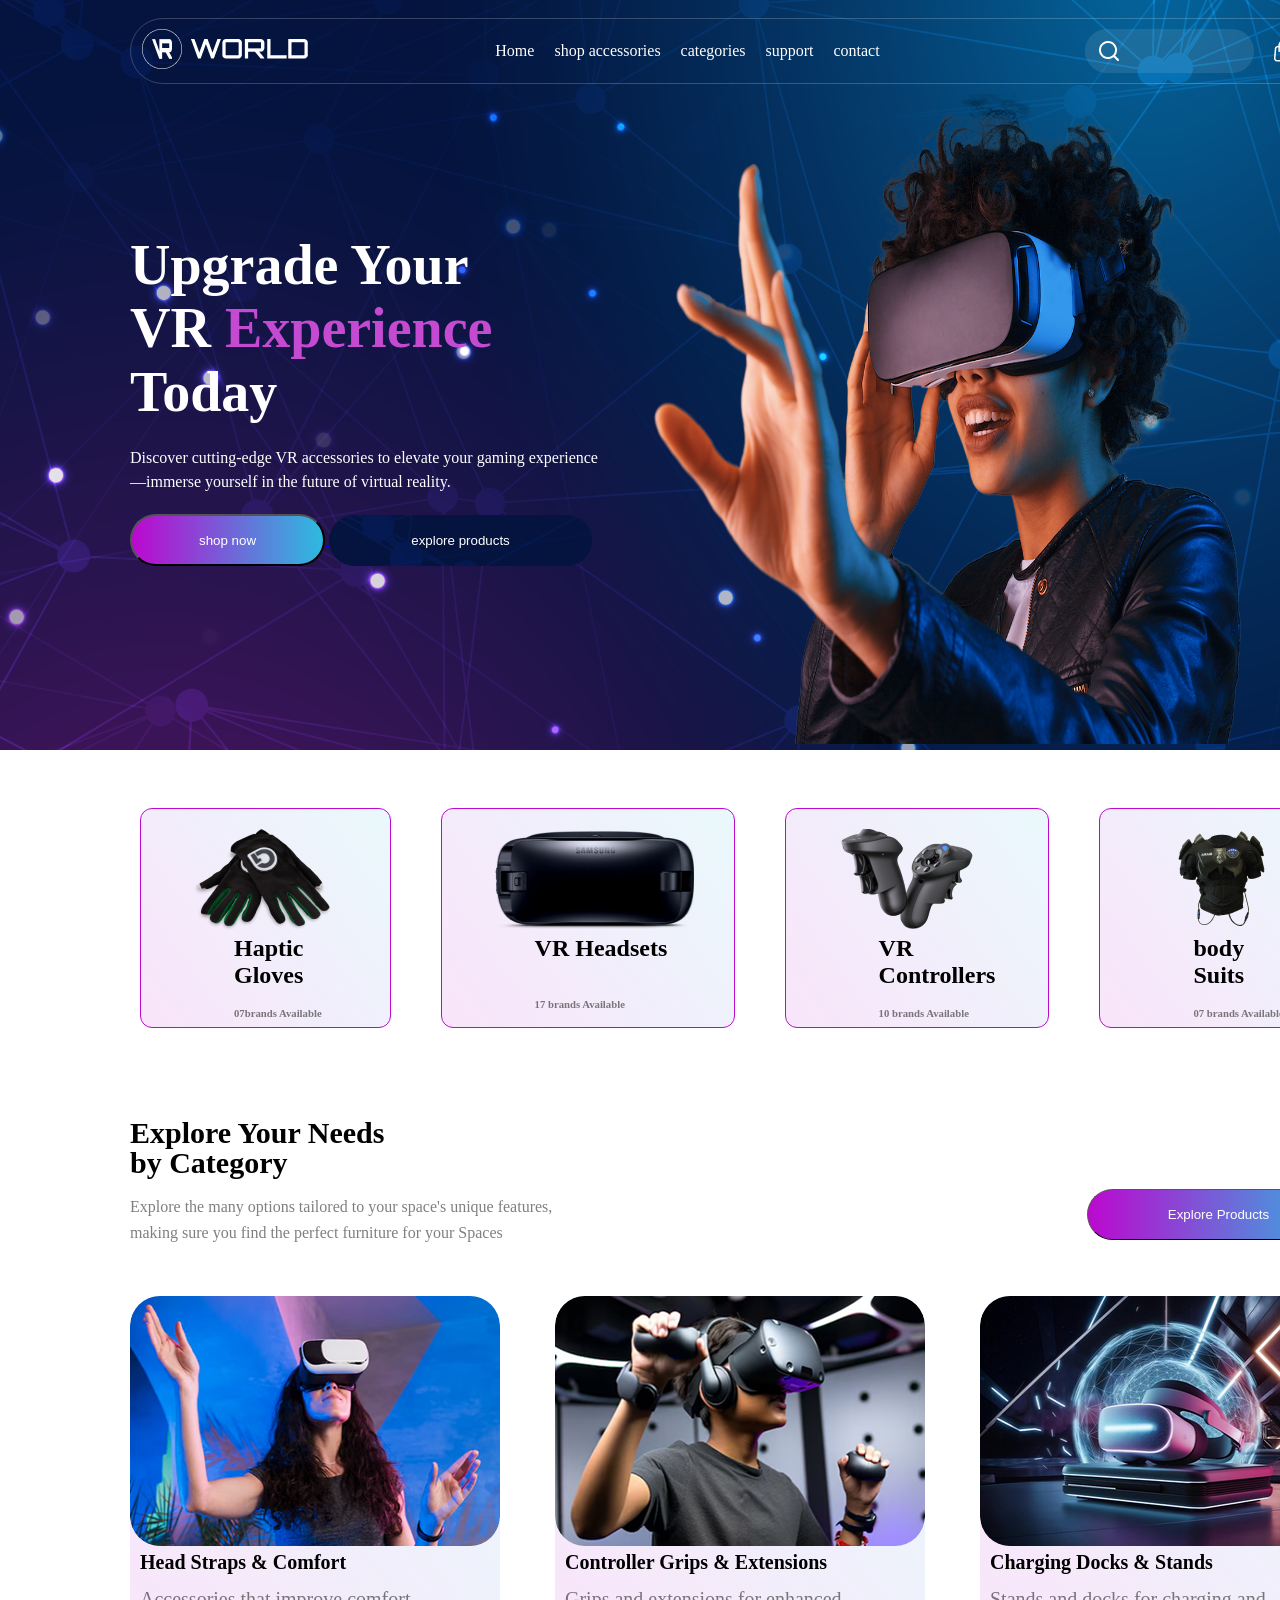
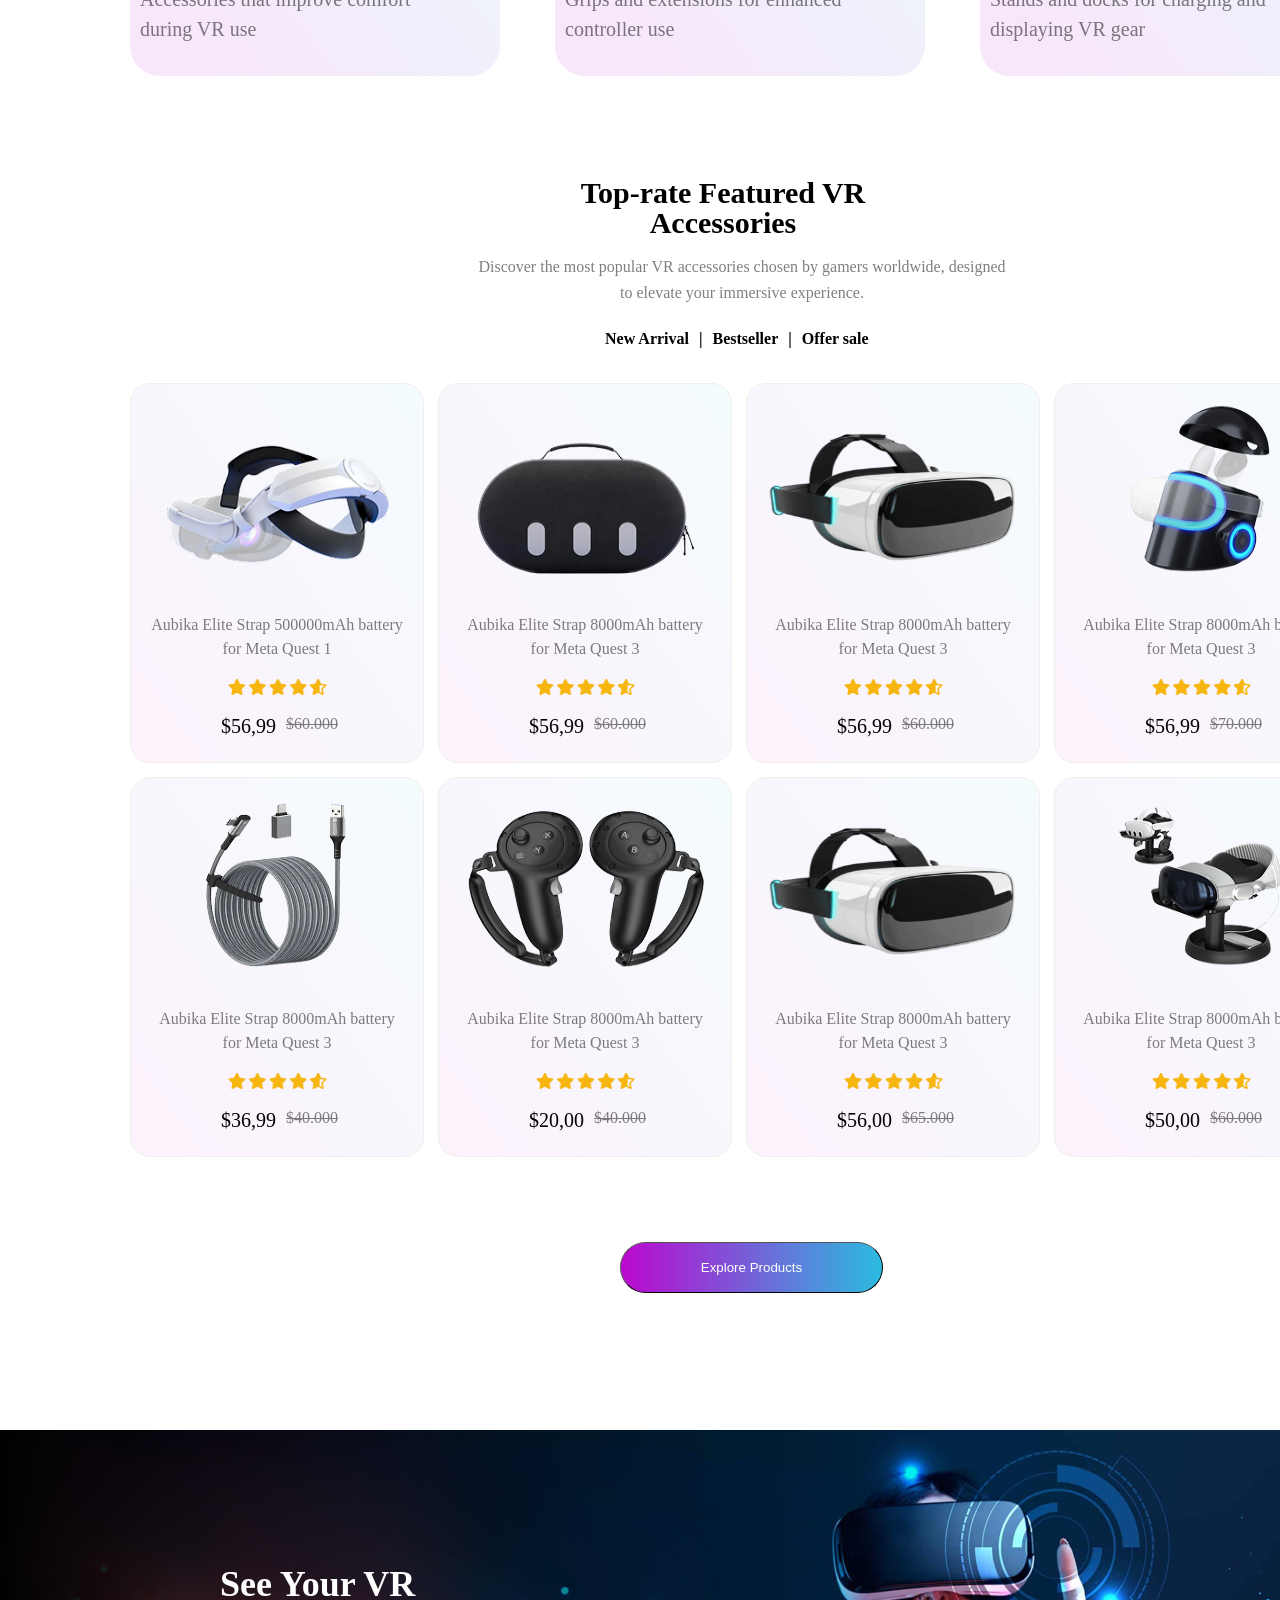
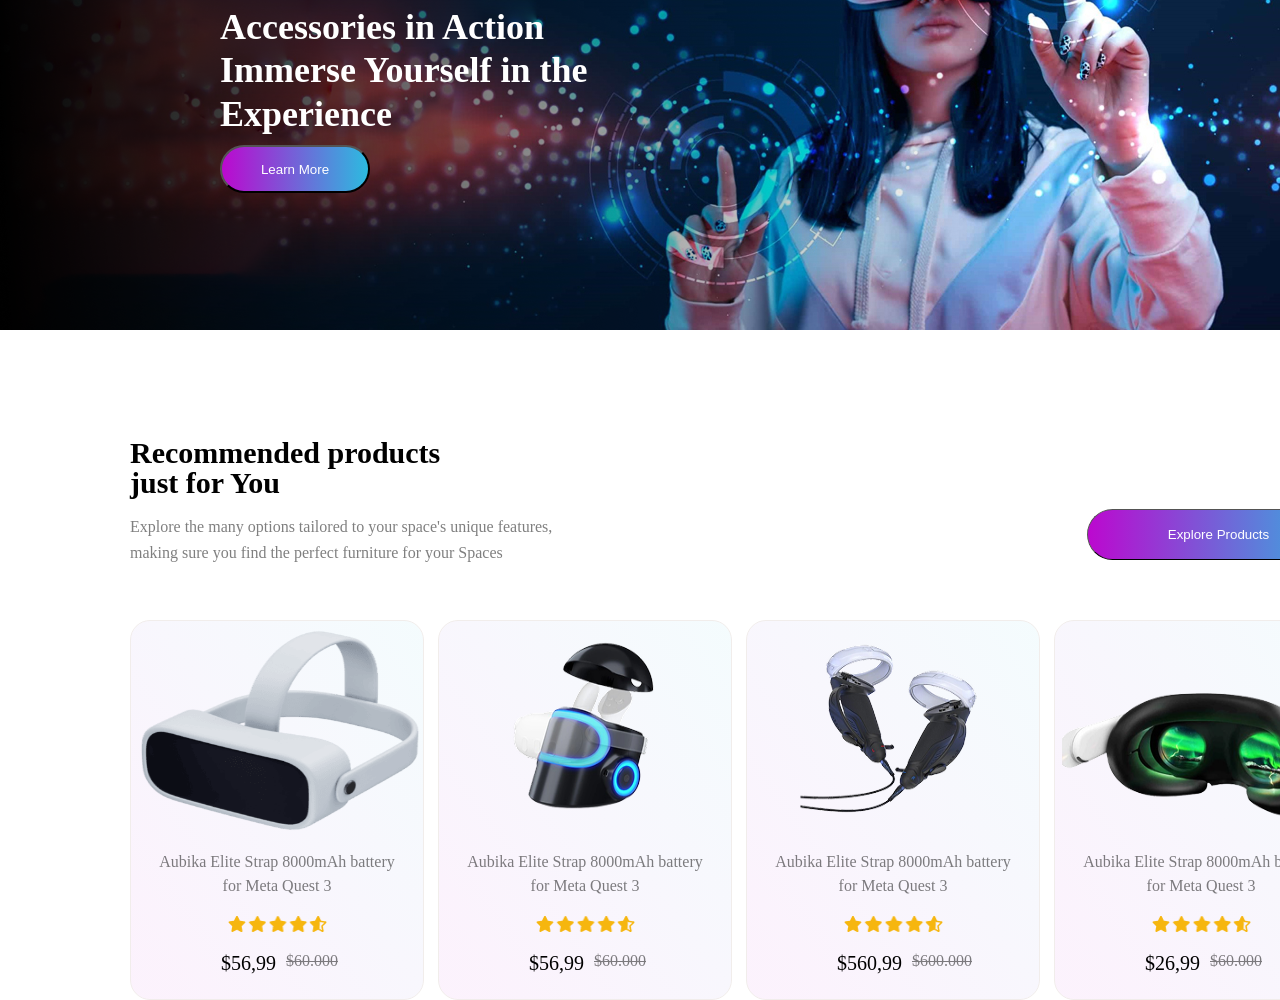
==== index.html @ 5ed24786 "vr-world" ====
<!doctype html>
<html lang="en">
  <head>
    <meta charset="UTF-8" />
    <meta name="viewport" content="width=device-width, initial-scale=1.0" />
    <title>Document</title>
  </head>
  <link rel="stylesheet" href="style.css" />
  <body>
    <header class="header">
      <section class="container">
        <nav class="nav">
          <div>
            <img src="./images/Frame 3.png" alt="frame-3png" class="frame3" />
          </div>
          <ul class="ul">
            <li class="li"><a href="#" class="lie"> Home</a></li>
            <li class="li"><a href="#" class="lie"> shop accessories</a></li>
            <li class="li"><a href="#" class="lie">categories</a></li>
            <li class="li"><a href="#" class="lie">support</a></li>
            <li class="li"><a href="#" class="lie">contact</a></li>
          </ul>
          <div class="c-cont">
            <img src="./images/search.png" alt="search" class="img" />
            <img src="./images/Vector.png" alt="suit" class="img" />
            <img src="./images/uil_user.png" alt="logo" class="img" />
          </div>
        </nav>
        <div class="t-wrapper">
          <div class="co">
            <p class="t-p">
              Upgrade Your <br />
              VR <span class="exp">Experience</span> <br />
              Today
            </p>
            <p class="n-p">
              Discover cutting-edge VR accessories to elevate your gaming
              experience <br />
              —immerse yourself in the future of virtual reality.
            </p>
            <a href="form.html"> <button class="t-btn">shop now</button> </a>
            <a href="products.html">
              <button class="btn">explore products</button>
            </a>
          </div>
          <div>
            <img
              src="./images/0aeb04196c63c648c5fd06ef1c2872ebcc37ad71.png"
              alt="img"
              class="img1"
            />
          </div>
        </div>
      </section>
    </header>
    <!-- neeeeeeeeeeeeeeeeeeeeeeeeeeext seeeeeeectioooooooooooon!!!!!!!!!!!!!! -->
    <main>
      <section class="container carts">
        <section class="cart-wrapper">
          <div class="cart">
            <img src="./images/image.png" alt="png" class="c-img" />
            <div class="ps">
              <h2 class="Haptic">Haptic Gloves</h2>
              <br />
              <h6 class="brands">07brands Available</h6>
            </div>
          </div>
          <div class="cart1">
            <img src="./images/image (1).png" alt="png" class="c-img1" />
            <div class="ps">
              <h2>VR Headsets</h2>
              <br /><br />
              <h6 class="brands">17 brands Available</h6>
            </div>
          </div>
          <div class="cart2">
            <img src="./images/image (2).png" alt="png" class="c-img" />
            <div class="ps">
              <h2>VR Controllers</h2>
              <br />
              <h6 class="brands">10 brands Available</h6>
            </div>
          </div>
          <div class="cart3">
            <img src="./images/image (3).png" alt="png" class="c-img3" />
            <div class="ps">
              <h2 class="Full-body-suits">body Suits</h2>
              <br />
              <h6 class="brands">07 brands Available</h6>
            </div>
          </div>
        </section>
      </section>
    </main>
    <section class="container nth">
      <div class="smth">
        <div>
          <h1 class="h2">
            Explore Your Needs <br />
            by Category
          </h1>
          <p class="e-p">
            Explore the many options tailored to your space's unique features,
            <br />
            making sure you find the perfect furniture for your Spaces
          </p>
        </div>
        <a href="products.html"
          ><button class="e-btn">Explore Products</button></a
        >
      </div>
      <div class="features-container">
        <div class="features-itself">
          <div>
            <img src="./images/image (4).png" alt="img" class="feat-img" />
          </div>
          <h2 class="feat-h2">Head Straps & Comfort</h2>
          <p class="feat-p">
            Accessories that improve comfort <br />
            during VR use
          </p>
        </div>
        <div class="features-itself">
          <div>
            <img src="./images/image (5).png" alt="img" class="feat-img" />
          </div>
          <h2 class="feat-h2">Controller Grips & Extensions</h2>
          <p class="feat-p">
            Grips and extensions for enhanced <br />
            controller use
          </p>
        </div>
        <div class="features-itself">
          <div>
            <img src="./images/image (6).png" alt="img" class="feat-img" />
          </div>
          <h2 class="feat-h2">Charging Docks & Stands</h2>
          <p class="feat-p">
            Stands and docks for charging and <br />
            displaying VR gear
          </p>
        </div>
      </div>
    </section>
    <section class="container vr-world">
      <div class="vr-wrapp">
        <div class="top-rate">
          <h1 class="rate">
            Top-rate Featured VR <br />
            Accessories
          </h1>
          <p class="gamers">
            Discover the most popular VR accessories chosen by gamers worldwide,
            designed <br />
            to elevate your immersive experience.
          </p>
        </div>
      </div>
      <div class="arrival">
        <ul class="a-ul">
          <li class="lists">New Arrival</li>
          <li class="lists">|</li>
          <li class="lists">Bestseller</li>
          <li class="lists">|</li>
          <li class="list">Offer sale</li>
        </ul>
      </div>
      <br /><br />
      <div class="arrival-wrapper">
        <div class="two-cart">
          <div>
            <img src="/images/image (8).png" alt="img" class="framezero" />
          </div>
          <div>
            <p class="aubika">
              Aubika Elite Strap 500000mAh battery <br />
              for Meta Quest 1
            </p>
          </div>
          <br />
          <div><img src="/images/Review.png" alt="png" class="review" /></div>
          <div class="dollar">
            <div class="c">$56,99</div>
            <div class="cost">$60.000</div>
          </div>
        </div>
        <div class="two-cart">
          <div>
            <img src="/images/image (9).png" alt="img" class="framezero" />
          </div>
          <div>
            <p class="aubika">
              Aubika Elite Strap 8000mAh battery <br />
              for Meta Quest 3
            </p>
          </div>
          <br />
          <div><img src="/images/Review.png" alt="png" class="review" /></div>
          <div class="dollar">
            <div class="c">$56,99</div>
            <div class="cost">$60.000</div>
          </div>
        </div>
        <div class="two-cart">
          <div>
            <img src="/images/image (21).jpg" alt="img" class="framezero" />
          </div>
          <div>
            <p class="aubika">
              Aubika Elite Strap 8000mAh battery <br />
              for Meta Quest 3
            </p>
          </div>
          <br />
          <div><img src="/images/Review.png" alt="png" class="review" /></div>
          <div class="dollar">
            <div class="c">$56,99</div>
            <div class="cost">$60.000</div>
          </div>
        </div>
        <div class="two-cart">
          <div>
            <img src="/images/image (11).png" alt="img" class="framezero" />
          </div>
          <div>
            <p class="aubika">
              Aubika Elite Strap 8000mAh battery <br />
              for Meta Quest 3
            </p>
          </div>
          <br />
          <div><img src="/images/Review.png" alt="png" class="review" /></div>
          <div class="dollar">
            <div class="c">$56,99</div>
            <div class="cost">$70.000</div>
          </div>
        </div>
        <div class="two-cart">
          <div>
            <img src="/images/image (12).png" alt="img" class="framezero" />
          </div>
          <div>
            <p class="aubika">
              Aubika Elite Strap 8000mAh battery <br />
              for Meta Quest 3
            </p>
          </div>
          <br />
          <div><img src="/images/Review.png" alt="png" class="review" /></div>
          <div class="dollar">
            <div class="c">$36,99</div>
            <div class="cost">$40.000</div>
          </div>
        </div>
        <div class="two-cart">
          <div>
            <img src="/images/image (13).png" alt="img" class="framezero" />
          </div>
          <div>
            <p class="aubika">
              Aubika Elite Strap 8000mAh battery <br />
              for Meta Quest 3
            </p>
          </div>
          <br />
          <div><img src="/images/Review.png" alt="png" class="review" /></div>
          <div class="dollar">
            <div class="c">$20,00</div>
            <div class="cost">$40.000</div>
          </div>
        </div>
        <div class="two-cart">
          <div>
            <img src="/images/image (21).jpg" alt="img" class="framezero" />
          </div>
          <div>
            <p class="aubika">
              Aubika Elite Strap 8000mAh battery <br />
              for Meta Quest 3
            </p>
          </div>
          <br />
          <div><img src="/images/Review.png" alt="png" class="review" /></div>
          <div class="dollar">
            <div class="c">$56,00</div>
            <div class="cost">$65.000</div>
          </div>
        </div>
        <div class="two-cart">
          <div>
            <img src="/images/image (15).png" alt="img" class="framezero" />
          </div>
          <div>
            <p class="aubika">
              Aubika Elite Strap 8000mAh battery <br />
              for Meta Quest 3
            </p>
          </div>
          <br />
          <div><img src="/images/Review.png" alt="png" class="review" /></div>
          <div class="dollar">
            <div class="c">$50,00</div>
            <div class="cost">$60.000</div>
          </div>
        </div>
        <div class="btn-wr">
          <a href="products.html"
            ><button class="e-btn">Explore Products</button></a
          >
        </div>
      </div>
    </section>
    <section class="action container">
      <div class="Immerse">
        <h1 class="immerse-h1">
          See Your VR <br />
          Accessories in Action <br />
          Immerse Yourself in the <br />
          Experience
        </h1>
        <a href="more.html"><button class="More">Learn More</button></a>
      </div>
    </section>
    <section class="container section">
      <div class="smth">
        <div>
          <h1 class="h2">
            Recommended products <br />
            just for You
          </h1>
          <p class="e-p">
            Explore the many options tailored to your space's unique features,
            <br />
            making sure you find the perfect furniture for your Spaces
          </p>
        </div>
        <div>
          <a href="products.html"
            ><button class="e-btn">Explore Products</button></a
          >
        </div>
      </div>
      <br />
      <br />
      <br />
      <div class="arrival-wrapper">
        <div class="two-cart">
          <div>
            <img src="/images/image (14).jpg" alt="img" class="framezero" />
          </div>
          <div>
            <p class="aubika">
              Aubika Elite Strap 8000mAh battery <br />
              for Meta Quest 3
            </p>
          </div>
          <br />
          <div><img src="/images/Review.png" alt="png" class="review" /></div>
          <div class="dollar">
            <div class="c">$56,99</div>
            <div class="cost">$60.000</div>
          </div>
        </div>
        <div class="two-cart">
          <div>
            <img src="/images/image (11).png" alt="img" class="framezero" />
          </div>
          <div>
            <p class="aubika">
              Aubika Elite Strap 8000mAh battery <br />
              for Meta Quest 3
            </p>
          </div>
          <br />
          <div><img src="/images/Review.png" alt="png" class="review" /></div>
          <div class="dollar">
            <div class="c">$56,99</div>
            <div class="cost">$60.000</div>
          </div>
        </div>
        <div class="two-cart">
          <div>
            <img src="/images/image (19).png" alt="img" class="framezero" />
          </div>
          <div>
            <p class="aubika">
              Aubika Elite Strap 8000mAh battery <br />
              for Meta Quest 3
            </p>
          </div>
          <br />
          <div><img src="/images/Review.png" alt="png" class="review" /></div>
          <div class="dollar">
            <div class="c">$560,99</div>
            <div class="cost">$600.000</div>
          </div>
        </div>
        <div class="two-cart">
          <div>
            <img src="/images/image (20).png" alt="img" class="framezero" />
          </div>
          <div>
            <p class="aubika">
              Aubika Elite Strap 8000mAh battery <br />
              for Meta Quest 3
            </p>
          </div>
          <br />
          <div><img src="/images/Review.png" alt="png" class="review" /></div>
          <div class="dollar">
            <div class="c">$26,99</div>
            <div class="cost">$60.000</div>
          </div>
        </div>
      </div>
    </section>
    <section></section>
  </body>
</html>
---- style.css ----
* {
  padding: 0;
  margin: 0;
  box-sizing: border-box;
}
.header {
  width: 100%;
  height: 750px;
  background-image: url(./images/4a24e4f59a7e542957a8b22d4bf556b48e08207b.png);
}
.container {
  width: 1260px;
  height: 60px;
  top: 24px;
  left: 96px;
  padding-top: 8px;
  padding-right: 20px;
  padding-bottom: 8px;
  padding-left: 20px;
  margin: 0 auto;
  margin-left: 110px;
}
.nav {
  margin: 10px auto;
  display: flex;
  padding: 10px 11px;
  border: 1px #ffffff33 solid;
  border-radius: 100px;
  justify-content: space-between;
  align-items: center;
  backdrop-filter: blur(20%);
}
.ul {
  display: flex;
  gap: 20px;
}
.c-cont {
  display: flex;
  align-items: center;
}
.img {
  margin-left: 20px;
}
.lie {
  text-decoration: none;
  color: #ffffff;
}
.li {
  list-style: none;
  font-family: Open;
  text-decoration: unset;
  font-size: 16px;
  transition: all 0.5s linear;
}
.lie:hover {
  color: red;
  transform: scale(1.3);
}
.t-p {
  color: #ffffff;
  font-weight: 900;
  font-style: Black;
  font-size: 56px;
  line-height: 113.99999999999999%;
  letter-spacing: 0%;
  font-family: Orbitron;
  font-weight: 900;
  font-style: Black;
  font-size: 56px;
  line-height: 113.99999999999999%;
  letter-spacing: 0%;
  width: 479px;
  height: 192px;
  flex-wrap: wrap;
  flex-direction: column;
}
.n-p {
  color: #ffffff;
  font-weight: 500;
  font-style: Medium;
  font-size: 16px;
  line-height: 150%;
  letter-spacing: 0%;
  width: 508px;
  height: 48px;
  margin-block: 20px;
}
.co {
  margin-top: 140px;
  flex-direction: column;
}
.t-wrapper {
  display: flex;
}
.img1 {
  width: 774px;
  height: 650px;
  top: 139px;
  left: 570px;
}
.exp {
  color: #c44ad1;
}
.t-btn {
  background: linear-gradient(90deg, #bc08cf 0%, #2cbbe0 100%);
  width: 195px;
  height: 52px;
  gap: 10px;
  border-radius: 50px;
  padding-top: 16px;
  padding-right: 32px;
  padding-bottom: 16px;
  padding-left: 32px;
  color: #ffffff;
}
.btn {
  width: 263px;
  height: 51px;
  border-radius: 50px;
  padding-top: 16px;
  padding-right: 32px;
  padding-bottom: 16px;
  padding-left: 32px;
  border: rgba(255, 255, 255, 0.4);
  background-image: url(./images/4a24e4f59a7e542957a8b22d4bf556b48e08207b.png);
  background-position: end;
  color: #ffffff;
}
/* neeeeeeeeeeeeeeeeeeeeeeeext sectioooooooooooooooooooon!!!!!!!!!!!!!!!!!!!!! */

.cart-wrapper {
  display: flex;
  margin: 50px auto;
  gap: 50px;
}
.cart {
  width: 294px;
  height: 220px;
  gap: 10px;
  border-radius: 12px;
  padding-top: 20px;
  padding-right: 53px;
  padding-bottom: 20px;
  padding-left: 53px;
  border: 1px #bc08cf solid;
  margin-left: 10px;
  transition: all 1s linear;
  background: linear-gradient(
    54.17deg,
    rgba(188, 8, 207, 0.1) 8.96%,
    rgba(44, 187, 224, 0.1) 97.54%
  );
}
.cart1 {
  width: 294px;
  height: 220px;
  gap: 10px;
  border-radius: 12px;
  padding-top: 20px;
  padding-right: 53px;
  padding-bottom: 20px;
  padding-left: 53px;
  border: 1px #bc08cf solid;
  transition: all 1s linear;
  background: linear-gradient(
    54.17deg,
    rgba(188, 8, 207, 0.1) 8.96%,
    rgba(44, 187, 224, 0.1) 97.54%
  );
}
.cart2 {
  width: 294px;
  height: 220px;
  gap: 10px;
  border-radius: 12px;
  padding-top: 20px;
  padding-right: 53px;
  padding-bottom: 20px;
  padding-left: 53px;
  border: 1px #bc08cf solid;
  transition: all 1s linear;
  background: linear-gradient(
    54.17deg,
    rgba(188, 8, 207, 0.1) 8.96%,
    rgba(44, 187, 224, 0.1) 97.54%
  );
}
.cart3 {
  width: 294px;
  height: 220px;
  gap: 10px;
  border-radius: 12px;
  padding-top: 20px;
  padding-right: 53px;
  padding-bottom: 20px;
  padding-left: 53px;
  border: 1px #bc08cf solid;
  transition: all 1s linear;
  background: linear-gradient(
    54.17deg,
    rgba(188, 8, 207, 0.1) 8.96%,
    rgba(44, 187, 224, 0.1) 97.54%
  );
}
.full-body-suits {
  font-weight: 900;
}
.cart:hover {
  transform: scaleX(1.1);
  background: linear-gradient(90deg, #bc08cf 0%, #2cbbe0 100%);
  color: #ffffff;
  transition: all 0.5s linear;
}
.cart1:hover {
  transform: scaleX(1.1);
  background: linear-gradient(90deg, #bc08cf 0%, #2cbbe0 100%);
  color: #ffffff;
  transition: all 0.5s linear;
}
.cart2:hover {
  transform: scaleX(1.1);
  background: linear-gradient(90deg, #bc08cf 0%, #2cbbe0 100%);
  color: #ffffff;
  transition: all 0.5s linear;
}
.cart3:hover {
  transform: scaleX(1.1);
  background: linear-gradient(90deg, #bc08cf 0%, #2cbbe0 100%);
  color: #ffffff;
  transition: all 0.5s linear;
}
.c-img {
  width: 137px;
  height: 102px;
  mix-blend-mode: Multiply;
}
.c-img1 {
  width: 199px;
  height: 102px;
  mix-blend-mode: Multiply;
}
.c-c {
  margin-left: 20px;
}
.ps {
  margin-left: 40px;
  flex-direction: row;
}
.brands {
  opacity: 0.5;
}
/* neeeeeeeeeeeeeeeeeeeeeext seeeeeeeeeeeeeeeeectiiiiiiiiiiiiiiiiooooooooooooon!!!!! */

.nth {
  margin-top: 300px;
}
.h2 {
  width: 404px;
  height: 76px;
  font-weight: 900;
  font-size: 30px;
  line-height: 100%;
  letter-spacing: -2%;
  flex-direction: column;
}
.smth {
  display: flex;
  justify-content: space-between;
}
.e-p {
  flex-direction: column;
  font-family: Open Sans;
  font-weight: 400;
  font-style: Regular;
  font-size: 16px;
  line-height: 160%;
  letter-spacing: 0%;
  height: 52px;
  opacity: 0.5;
}
.e-btn {
  margin-top: 71px;
  background: linear-gradient(90deg, #bc08cf 0%, #2cbbe0 100%);
  width: 263px;
  height: 51px;
  gap: 10px;
  border-radius: 50px;
  border-width: 1px;
  padding-top: 16px;
  padding-right: 32px;
  padding-bottom: 16px;
  padding-left: 32px;
  color: #ffffff;
}

/* img section */

.features-container {
  margin-top: 50px;
  display: flex;
  justify-content: space-between;
  gap: 21px;
}
.features-itself {
  width: 370px;
  border-radius: 30px;
  padding-bottom: 32px;
  background: linear-gradient(
    54.17deg,
    rgba(188, 8, 207, 0.1) 8.96%,
    rgba(44, 187, 224, 0.1) 97.54%
  );
  transition: all 1s linear;
}
.features-itself:hover {
  transform: scale(1.1);
  background: linear-gradient(90deg, #bc08cf 0%, #2cbbe0 100%);
}
.feat-p {
  font-family: Open;
  font-weight: 400;
  font-style: Regular;
  font-size: 20px;
  line-height: 150%;
  letter-spacing: 0%;
  width: 352px;
  height: 60px;
  margin-left: 10px;
  margin-top: 10px;
  opacity: 0.5;
}
.feat-h2 {
  font-family: Orbitron;
  font-weight: 700;
  font-style: Bold;
  font-size: 20px;
  line-height: 120%;
  letter-spacing: 0%;
  width: 352px;
  height: 24px;
  margin-left: 10px;
}
.feat-img {
  width: 100%;
  height: 250px;
  border-radius: 30px;
}

/* next seectioooooooooooooooooooooooooon */

.vr-world {
  margin-top: 600px;
}
.vr-wrapp {
  flex-direction: column;
}
.rate {
  width: 486px;
  height: 76px;
  font-family: Orbitron;
  font-weight: 800;
  font-style: Bold;
  font-size: 30px;
  line-height: 100%;
  letter-spacing: -2%;
  margin-left: 350px;
  text-align: center;
}
.gamers {
  width: 614px;
  height: 52px;
  font-family: Open Sans;
  font-weight: 400;
  font-size: 16px;
  line-height: 160%;
  letter-spacing: 0%;
  margin-left: 305px;
  text-align: center;
  opacity: 0.5;
}
.a-ul {
  display: flex;
  margin-left: 475px;
  margin-top: 25px;
  gap: 10px;
  transition: all 0.5 linear;
}
.lists {
  list-style: none;
  font-weight: 600;
  font-style: Medium;
  font-size: 16px;
  line-height: 100%;
  letter-spacing: 0%;
}
.list {
  font-weight: 600;
  font-style: Medium;
  font-size: 16px;
  line-height: 100%;
  letter-spacing: 0%;
  list-style: none;
}
.lists:hover {
  color: #bc08cf;
}
.list:hover {
  color: #bc08cf;
}
/* neeeeeeeeeeeeeeeeeeeeeeeeeext section!!!!!!!!!!!!!!!!!!!!!!! */
.arrival-wrapper {
  display: flex;
  flex-wrap: wrap;
  gap: 14px;
}
.two-cart {
  border: 1px solid #f1edeb;
  width: 294px;
  height: 380px;
  border-radius: 20px;
  border-width: 1px;
  padding-bottom: 20px;
  text-align: center;
  background: linear-gradient(
    54.17deg,
    rgba(188, 8, 207, 0.05) 8.96%,
    rgba(44, 187, 224, 0.05) 97.54%
  );
}
.review {
  width: 99px;
  height: 16px;
  gap: 13px;
}
.framezero {
  width: 294px;
  height: 225px;
}
.dollar {
  display: flex;
  gap: 10px;
  margin-left: 90px;
  margin-top: 15px;
}
.cost {
  text-decoration: line-through;
  opacity: 0.5;
  text-align: center;
  font-weight: 400;
  font-size: 16px;
  line-height: 120%;
  letter-spacing: 0%;
  text-align: center;
}
.aubika {
  font-family: Open;
  font-weight: 400;
  font-size: 16px;
  line-height: 150%;
  letter-spacing: 0%;
  opacity: 0.5;
}
.c {
  font-weight: 400;
  font-size: 20px;
  line-height: 120%;
  letter-spacing: 0%;
  text-align: center;
}
.btn-wr {
  margin-left: 490px;
}
/* neeeeeeeeeeeeeeeeeeeeeeeeeeeeeeeeeeeeeext seeeeeeeeeeeeeeeeeeeeectiooooooooooooooooooon!!!! */
.action {
  margin-top: 1200px;
  background-image: url(/images/image\ \(16\).png);
  width: 100%;
  height: 500px;
  margin-left: 0;
  background-repeat: no-repeat;
  background-size: cover;
}
.immerse-h1 {
  font-weight: 900;
  font-size: 36px;
  line-height: 120%;
  letter-spacing: 0%;
  width: 485px;
  height: 172px;
  color: #ffffff;
  /* margin: 100px 100px; */
}
.More {
  width: 150px;
  height: 48px;
  border-radius: 100px;
  padding-top: 12px;
  padding-right: 15px;
  padding-bottom: 12px;
  padding-left: 15px;
  color: #ffffff;
  background: linear-gradient(90deg, #bc08cf 0%, #2cbbe0 100%);
  margin-top: 10px;
}
.Immerse {
  margin: 125px 200px;
}
/* neeeeeeeeeeeeeeeeeeeeeeeeeeeeeeeeeeeeeeeeext seeeeeeeeeeeeeeeeeeeectioooooooooooooooon!!!!!! */
.section {
  margin-top: 100px;
}
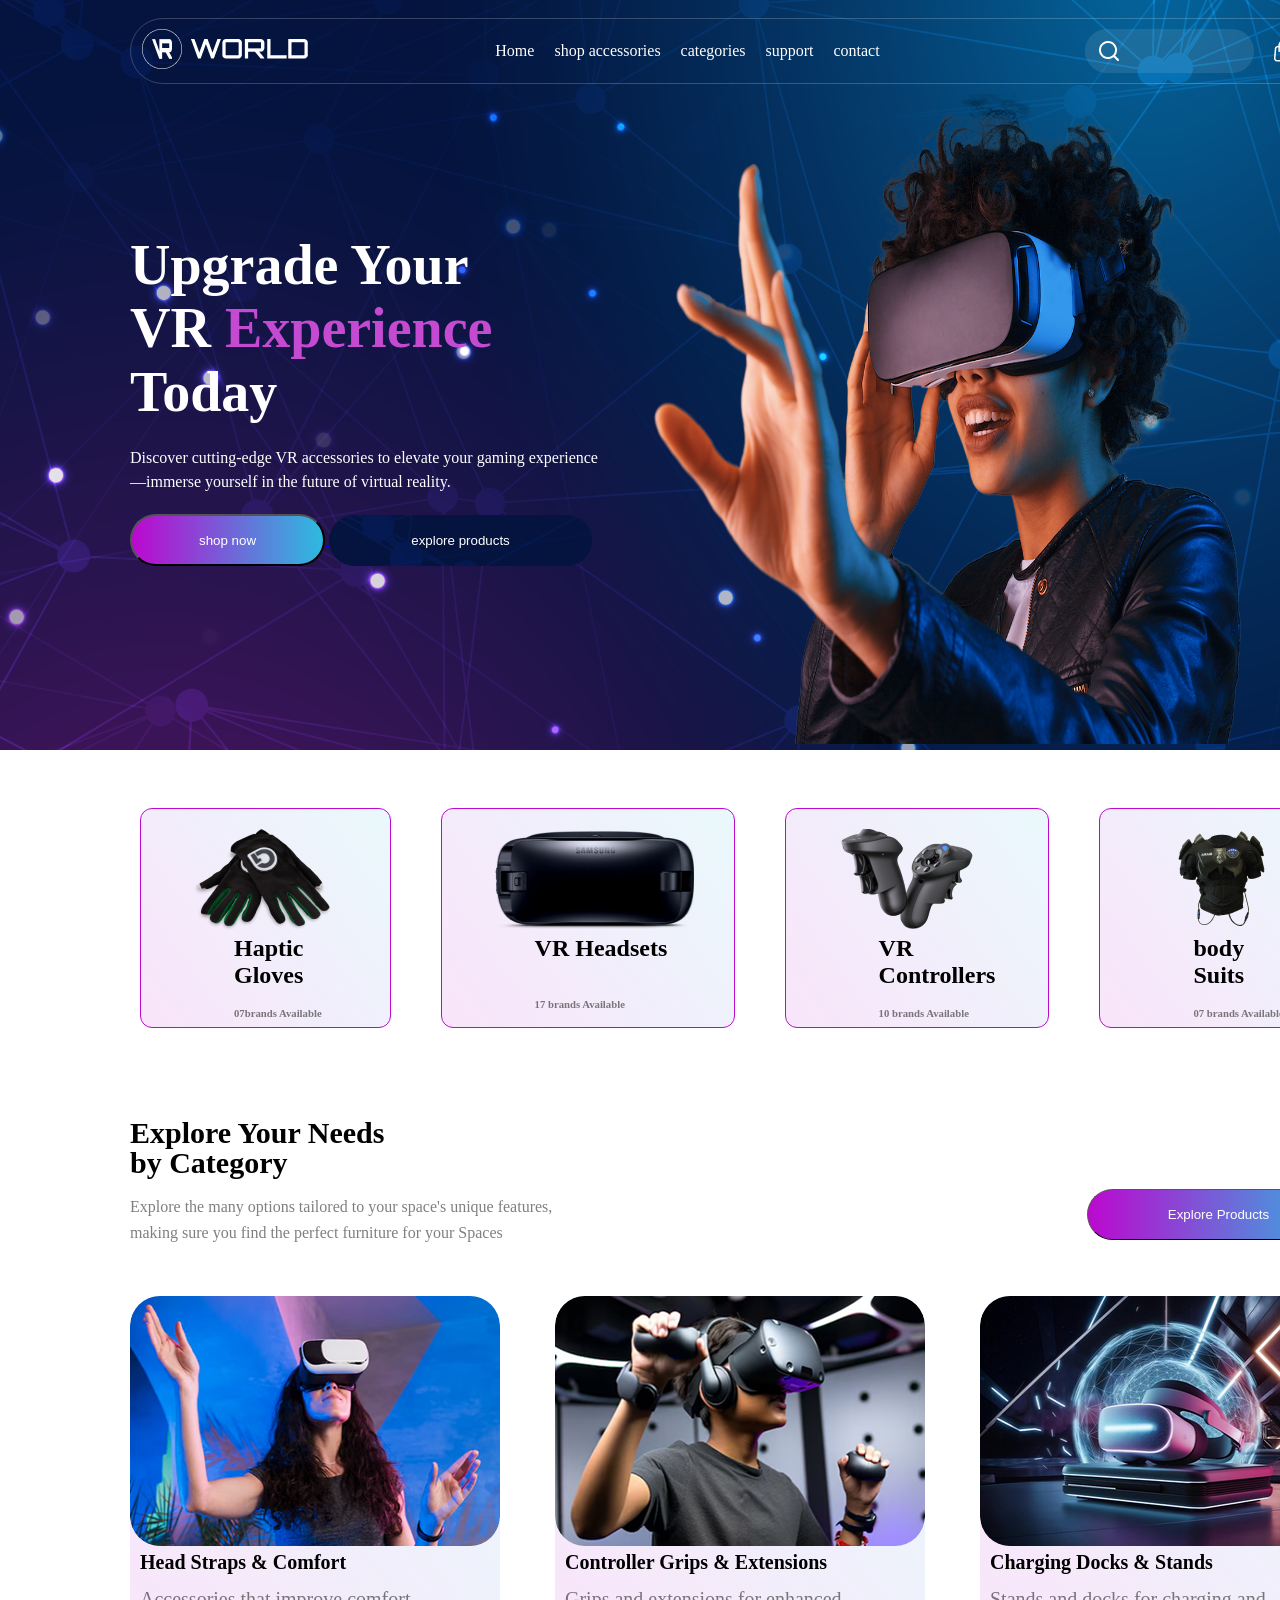
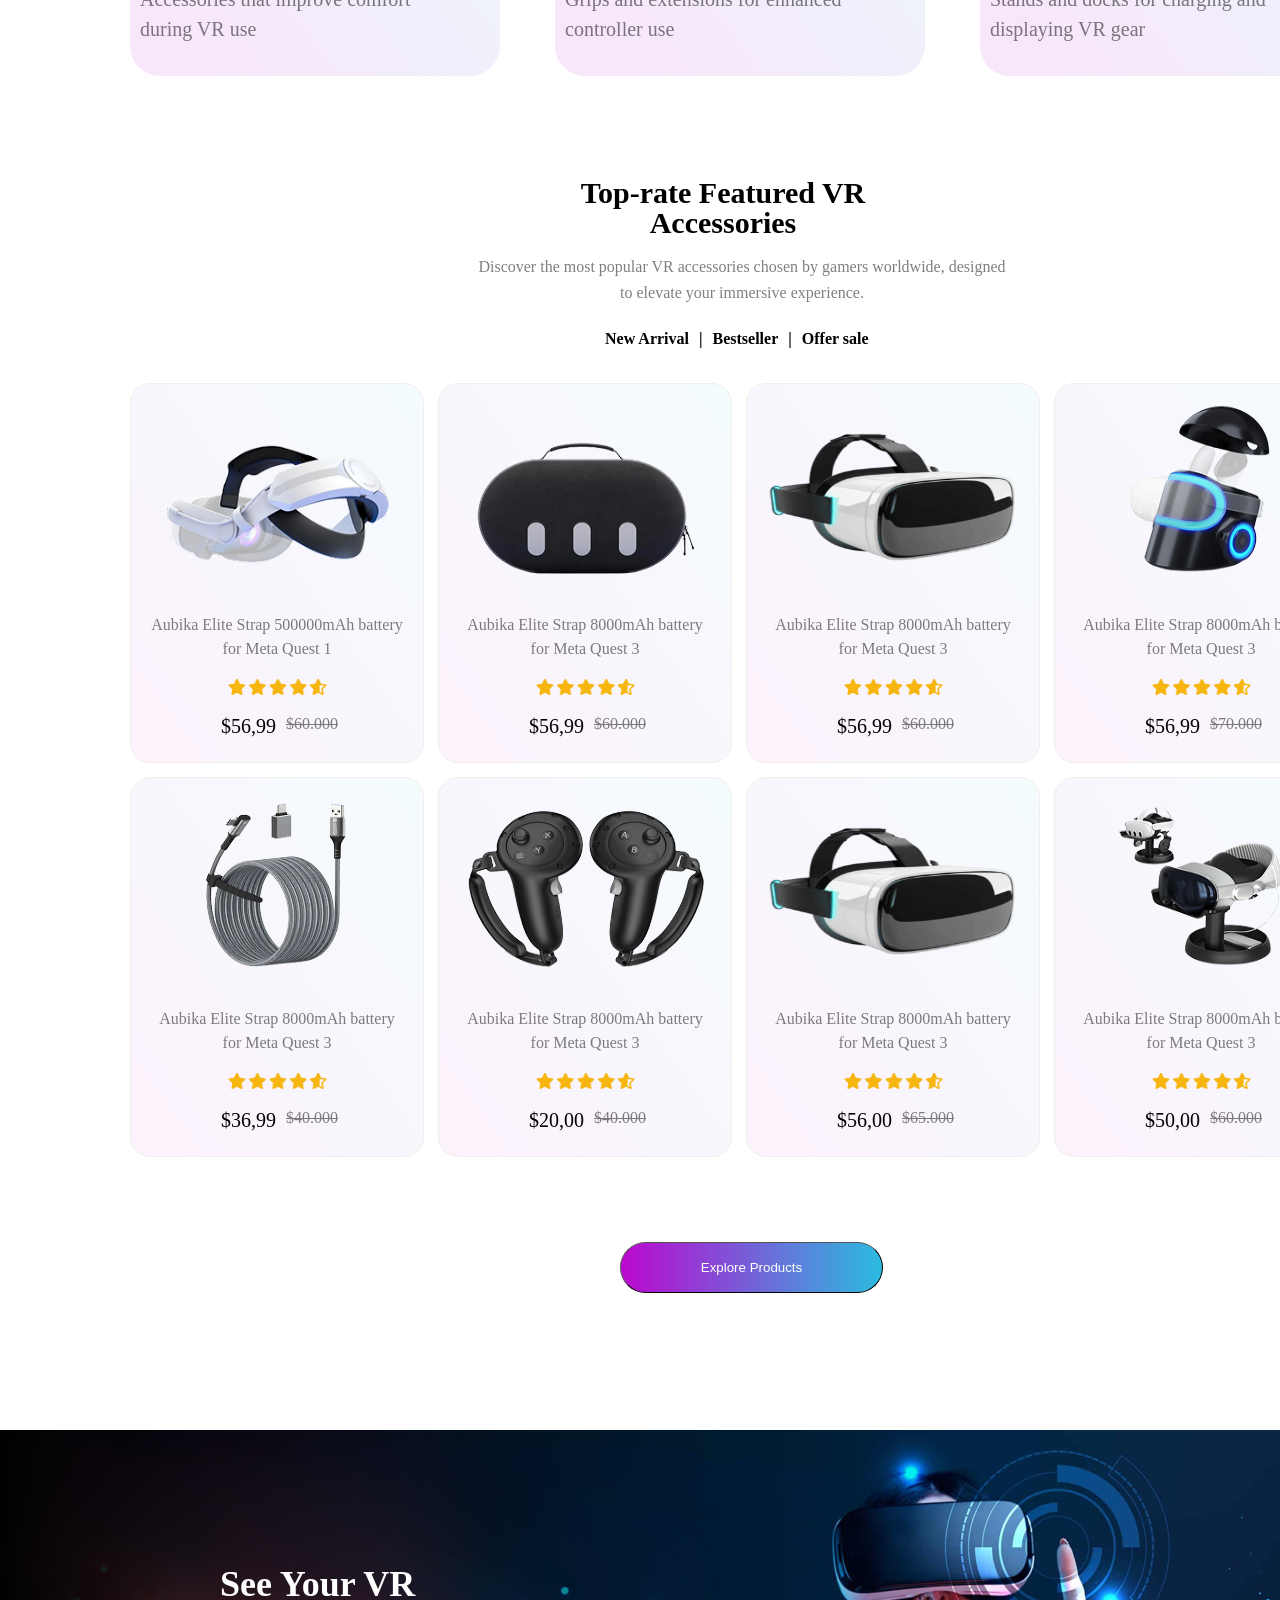
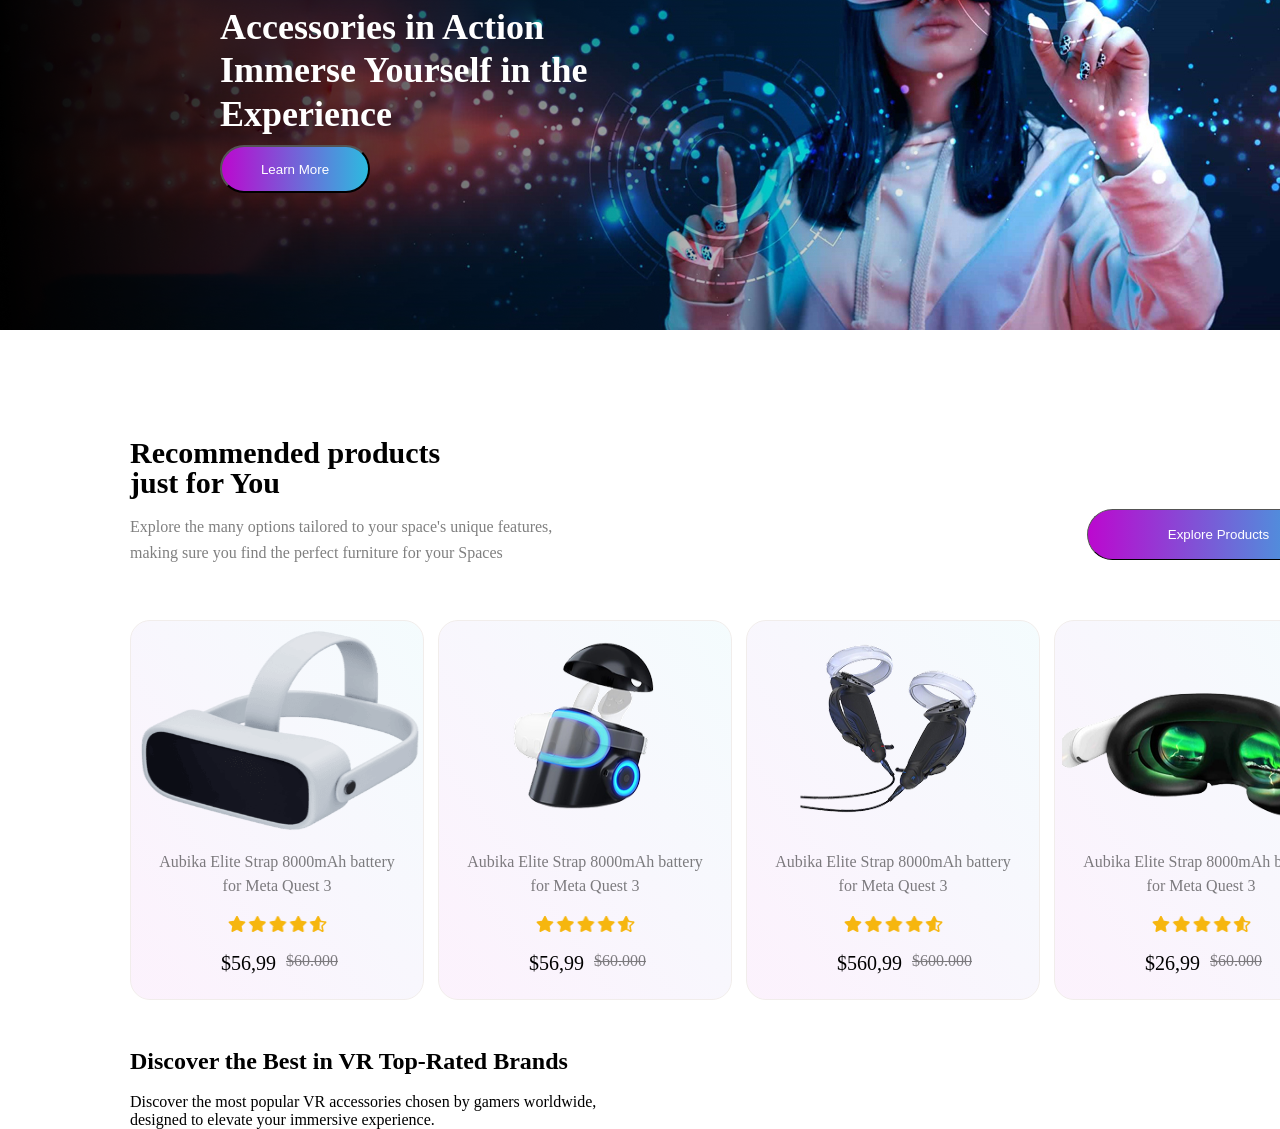
==== commit 32a2ecbd: "vr-world" ====
--- a/index.html
+++ b/index.html
@@ -414,6 +414,16 @@
         </div>
       </div>
     </section>
-    <section></section>
+    <section class="container discover">
+      <div class="CONTAINER">
+        <h1>Discover the Best in VR Top-Rated Brands</h1>
+        <br />
+        <p>
+          Discover the most popular VR accessories chosen by gamers worldwide,
+          <br />
+          designed to elevate your immersive experience.
+        </p>
+      </div>
+    </section>
   </body>
-</html>+</html>
--- a/style.css
+++ b/style.css
@@ -508,4 +508,12 @@
 /* neeeeeeeeeeeeeeeeeeeeeeeeeeeeeeeeeeeeeeeeext seeeeeeeeeeeeeeeeeeeectioooooooooooooooon!!!!!! */
 .section {
   margin-top: 100px;
+}
+/* neeeeeeeeeeeeeeeeeeeeeeeeeeeeeeeeeeeeeeeeeeeeext seeeeeeeeeeeeeeeeeeeeeectioooooon!!!!!! */
+.discover{
+  margin-top: 550px;
+}
+.CONATINER{
+  text-align: center;
+  align-items: center;
 }
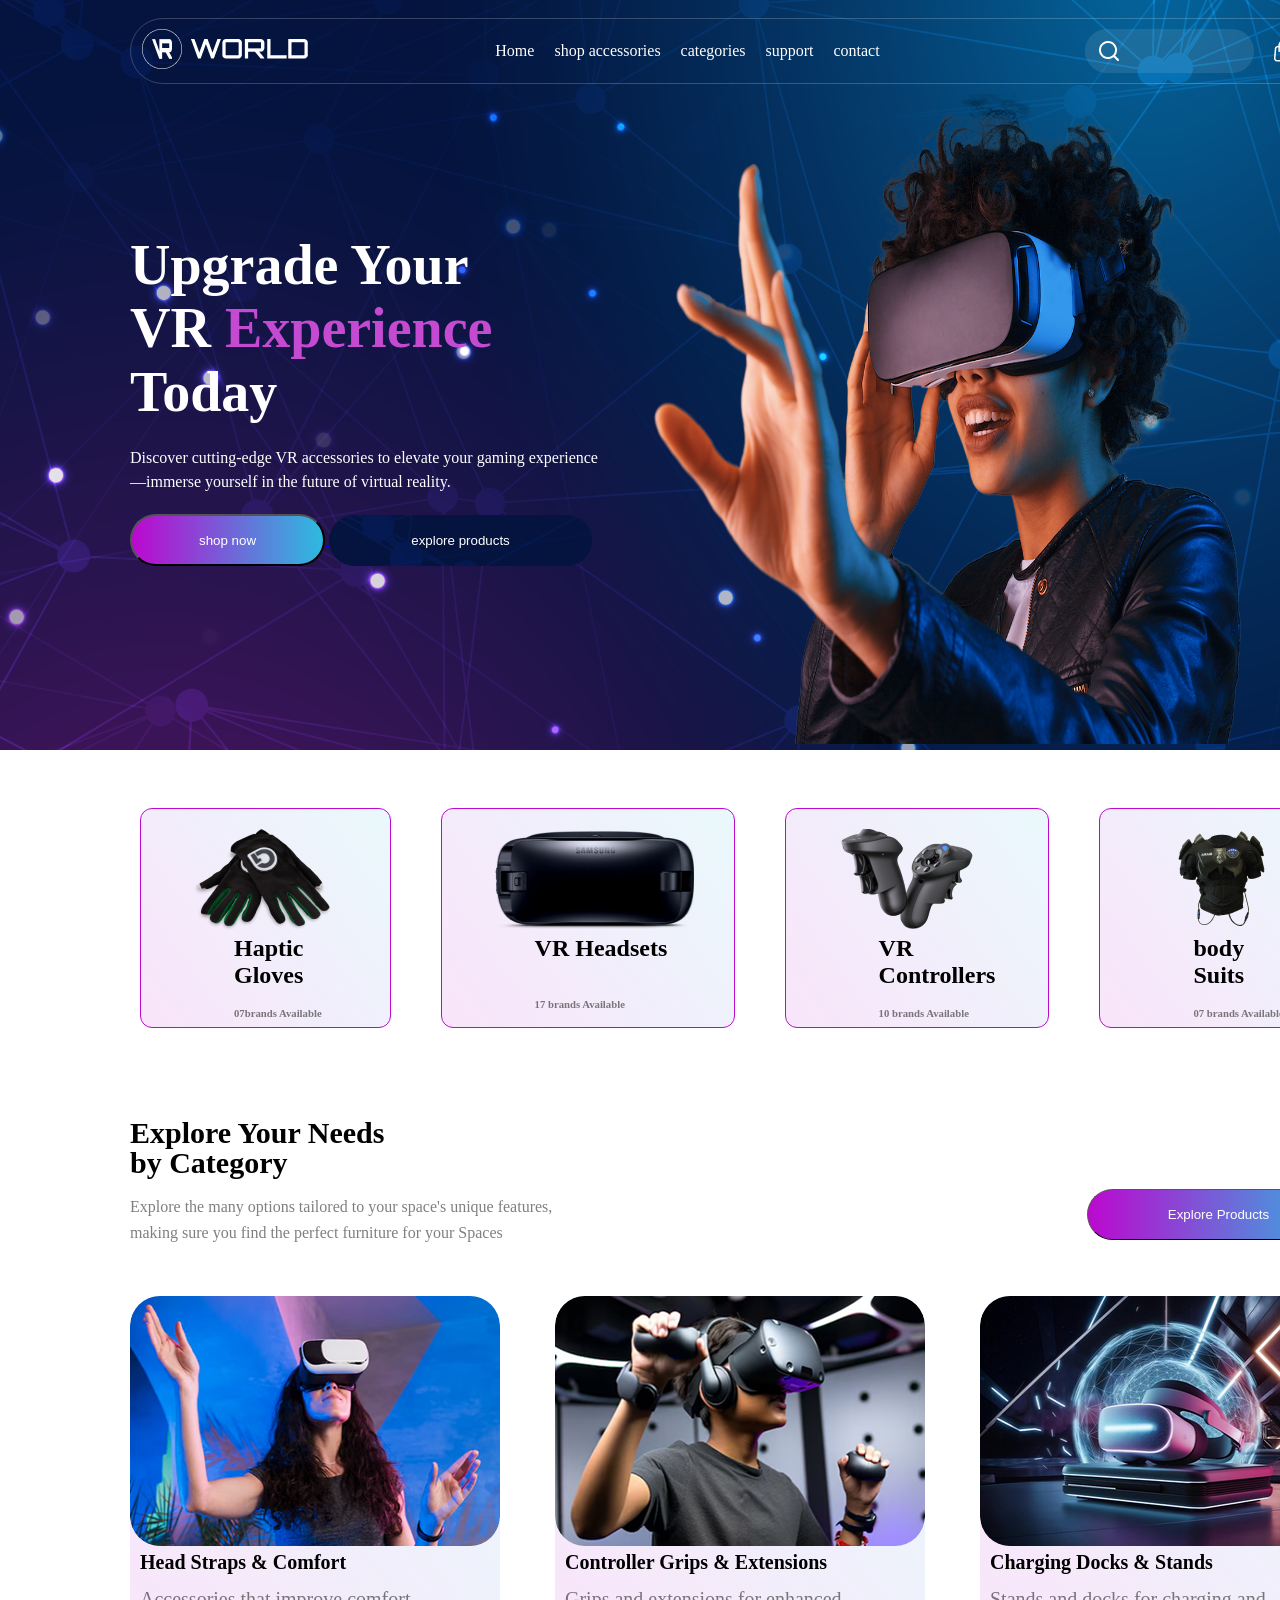
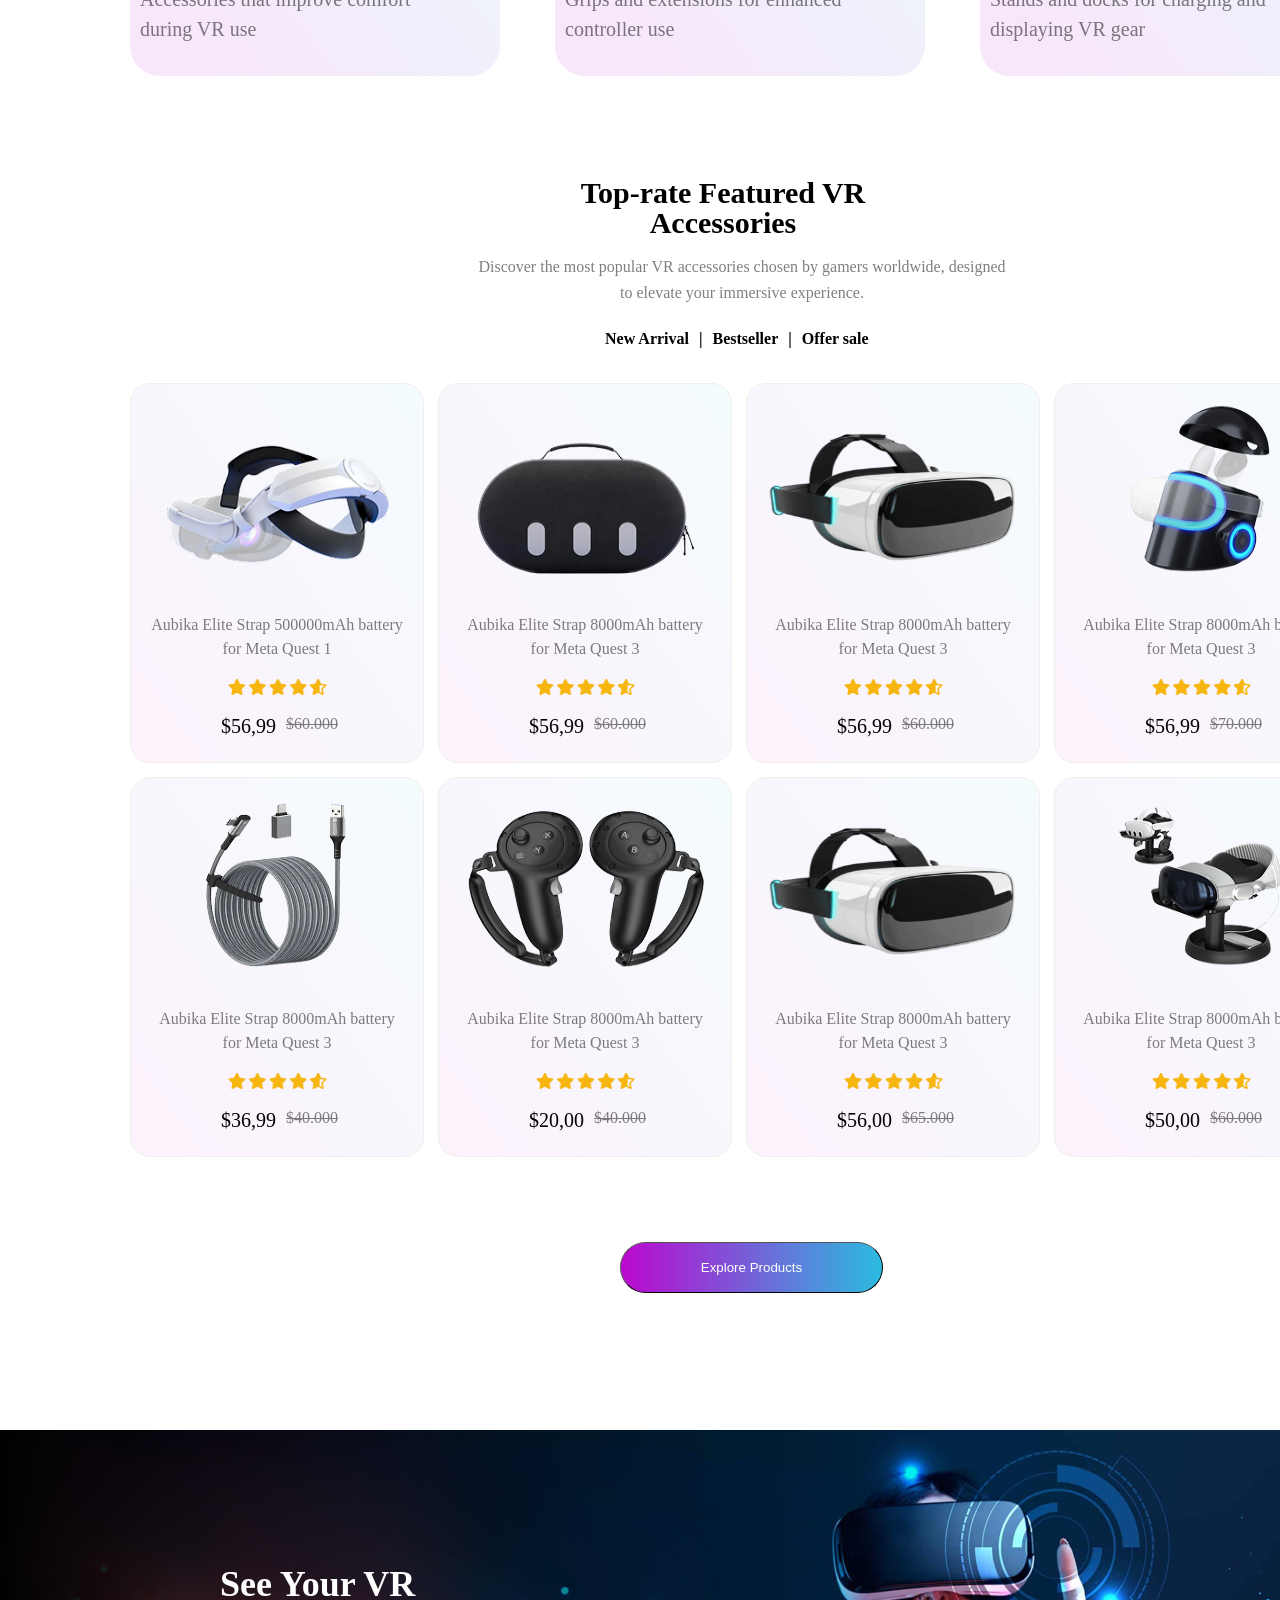
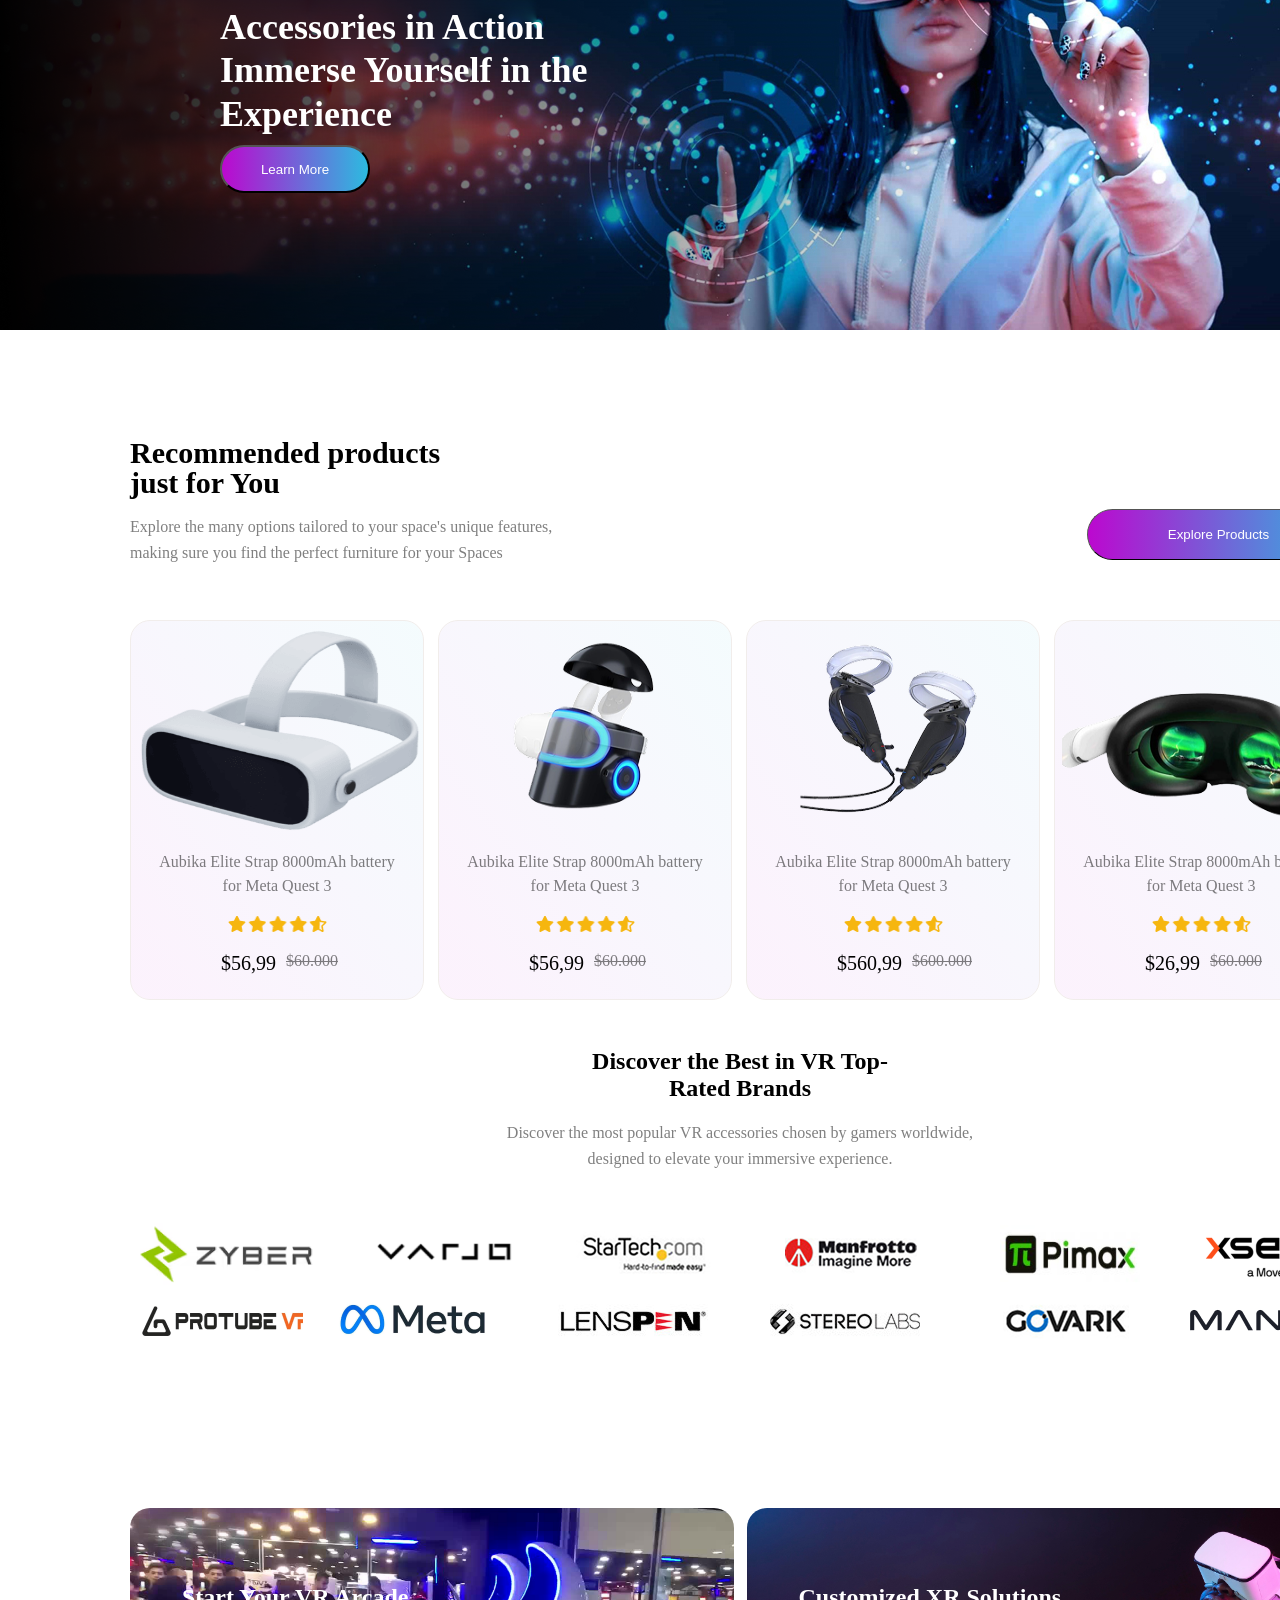
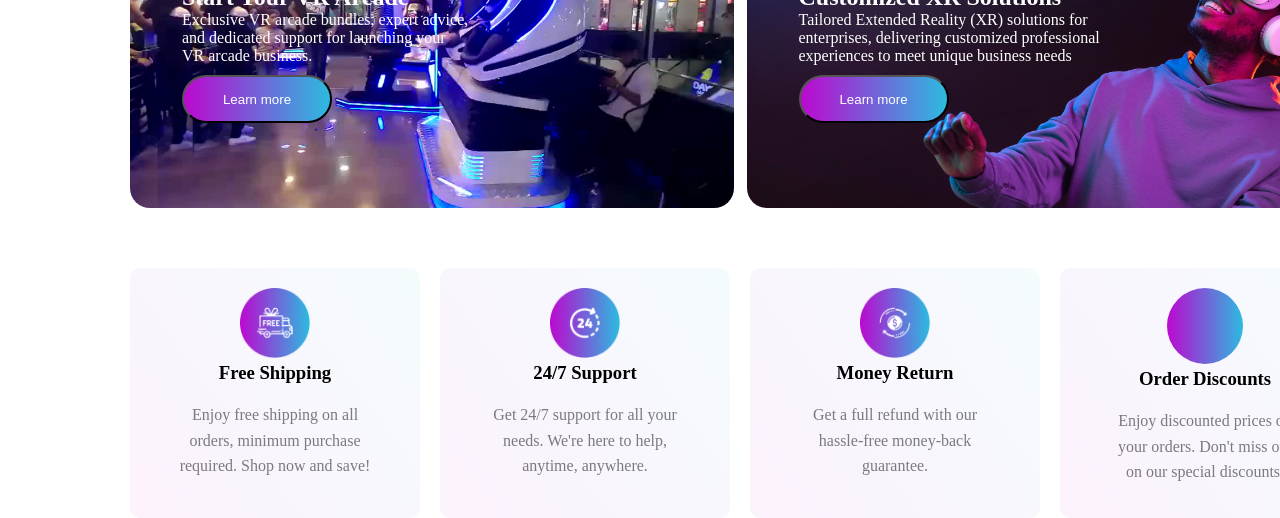
==== commit 9d8744c5: "vr-world" ====
--- a/index.html
+++ b/index.html
@@ -416,13 +416,94 @@
     </section>
     <section class="container discover">
       <div class="CONTAINER">
-        <h1>Discover the Best in VR Top-Rated Brands</h1>
-        <br />
-        <p>
-          Discover the most popular VR accessories chosen by gamers worldwide,
-          <br />
-          designed to elevate your immersive experience.
-        </p>
+        <center>
+          <h1>
+            Discover the Best in VR Top- <br />
+            Rated Brands
+          </h1>
+          <br />
+          <p class="game">
+            Discover the most popular VR accessories chosen by gamers worldwide,
+            <br />
+            designed to elevate your immersive experience.
+          </p>
+        </center>
+      </div>
+      <div>
+        <img src="image/Frame 20156.png" alt="frame" class="iMg" />
+      </div>
+      <div>
+        <img src="image/Frame 20157.png" alt="frame" class="Img" />
+      </div>
+    </section>
+    <section class="container Card">
+      <div class="Card-wrapper">
+        <div class="f-Card">
+          <h2 class="H">Start Your VR Arcade</h2>
+          <p class="P">
+            Exclusive VR arcade bundles, expert advice, <br />
+            and dedicated support for launching your <br />
+            VR arcade business.
+          </p>
+          <a href="more.html"> <button class="More">Learn more</button></a>
+        </div>
+        <div class="s-Card">
+          <h2 class="H">Customized XR Solutions</h2>
+          <p class="P">
+            Tailored Extended Reality (XR) solutions for <br />
+            enterprises, delivering customized professional <br />
+            experiences to meet unique business needs
+          </p>
+          <a href="more.html"> <button class="More">Learn more</button></a>
+        </div>
+      </div>
+    </section>
+    <section class="container CArd">
+      <div class="CArd-wrapper">
+        <div class="F-CArd">
+          <img src="image/Group 1702.png" alt="frame" class="imG" />
+          <br />
+          <h3>Free Shipping</h3>
+          <br />
+          <p class="e-p">
+            Enjoy free shipping on all <br />
+            orders, minimum purchase <br />
+            required. Shop now and save!
+          </p>
+        </div>
+        <div class="F-CArd">
+          <img src="image/Group 1701.png" alt="frame" class="imG" />
+          <br />
+          <h3>24/7 Support</h3>
+          <br />
+          <p class="e-p">
+            Get 24/7 support for all your <br />
+            needs. We're here to help, <br />
+            anytime, anywhere.
+          </p>
+        </div>
+        <div class="F-CArd">
+          <img src="image/Group 1700.png" alt="frame" class="imG" />
+          <br />
+          <h3>Money Return</h3>
+          <br />
+          <p class="e-p">
+            Get a full refund with our <br />
+            hassle-free money-back <br />
+            guarantee.
+          </p>
+        </div>
+        <div class="F-CArd">
+          <img src="image/mdi_cart-discount.png" alt="frame" class="sp" />
+          <br />
+          <h3>Order Discounts</h3>
+          <br />
+          <p class="e-p">
+            Enjoy discounted prices on <br />
+            your orders. Don't miss out <br />
+            on our special discounts.
+          </p>
+        </div>
       </div>
     </section>
   </body>
--- a/style.css
+++ b/style.css
@@ -510,10 +510,98 @@
   margin-top: 100px;
 }
 /* neeeeeeeeeeeeeeeeeeeeeeeeeeeeeeeeeeeeeeeeeeeeext seeeeeeeeeeeeeeeeeeeeeectioooooon!!!!!! */
-.discover{
+.discover {
   margin-top: 550px;
 }
-.CONATINER{
+.game {
+  font-family: Open;
+  font-weight: 400;
+  font-size: 16px;
+  line-height: 160%;
+  letter-spacing: 0%;
   text-align: center;
-  align-items: center;
+  opacity: 0.5;
+}
+.CONTAINER {
+  margin-block-end: 50px;
+}
+.Img{
+  margin-left: -15px;
+}
+iMg{
+  margin-left: -5;
+}
+/* neeeeeeeeeeeeeeeeeeeeeeeeeeeeeeeextv seeeeeeeeeeeeeeeeeeeeeeectiiiiioooooooooooooooooooooooooooooon!!!!!!!!!!!!!!!! */
+.Card {
+  margin-top: 400px;
+}
+.f-Card {
+  width: 612px;
+  height: 300px;
+  gap: 10px;
+  border-radius: 20px;
+  padding-top: 66px;
+  padding-right: 52px;
+  padding-bottom: 66px;
+  padding-left: 52px;
+  background-image: url(image/e936161a816dea2cb8a566c7169a4d445300c25f.jpg);
+  background-position: center;
+  background-size: cover;
+}
+.P {
+  color: #ffffff;
+}
+.H {
+  color: #ffffff;
+  margin-top: 10px;
+}
+.s-Card{
+   width: 612px;
+  height: 300px;
+  gap: 10px;
+  border-radius: 20px;
+  padding-top: 66px;
+  padding-right: 52px;
+  padding-bottom: 66px;
+  padding-left: 52px;
+  background-image: url(image/929a71c73cd50a849e761501410b2e81f493a43e.jpg);
+  background-position: center;
+  background-size: cover;
+}
+.Card-wrapper{
+  display: flex;
+  justify-content: space-between;
+  gap: 13px;
+}
+/* neeeeeeeeeeeeeeeeeeeeeeeeeeeeeeeeeeeeeext seeeeeeeeeeeeeeeeeeeeeeeeeeeeeeeeeeeeeeeectioooooooooooooooooooooooon!!!!!!!!!!!! */
+.CArd{
+  margin-top: 300px;
+}
+.CArd-wrapper{
+  display: flex;
+  gap: 20px;
+}
+.F-CArd{
+  width: 294px;
+height: 250px;
+top: 5596.61px;
+left: 96px;
+gap: 10px;
+border-radius: 10px;
+padding: 20px;
+text-align: center;
+background: linear-gradient(54.17deg, rgba(188, 8, 207, 0.05) 8.96%, rgba(44, 187, 224, 0.05) 97.54%);
+}
+.imG{
+  width: 70px;
+height: 70px;
+}
+.sp{
+  width: 32px;
+height: 32px;
+top: 20.8px;
+left: 96px;
+background: linear-gradient(90deg, #BC08CF 0%, #2CBBE0 100%);
+border-radius: 50px;
+padding: 38px;
 }
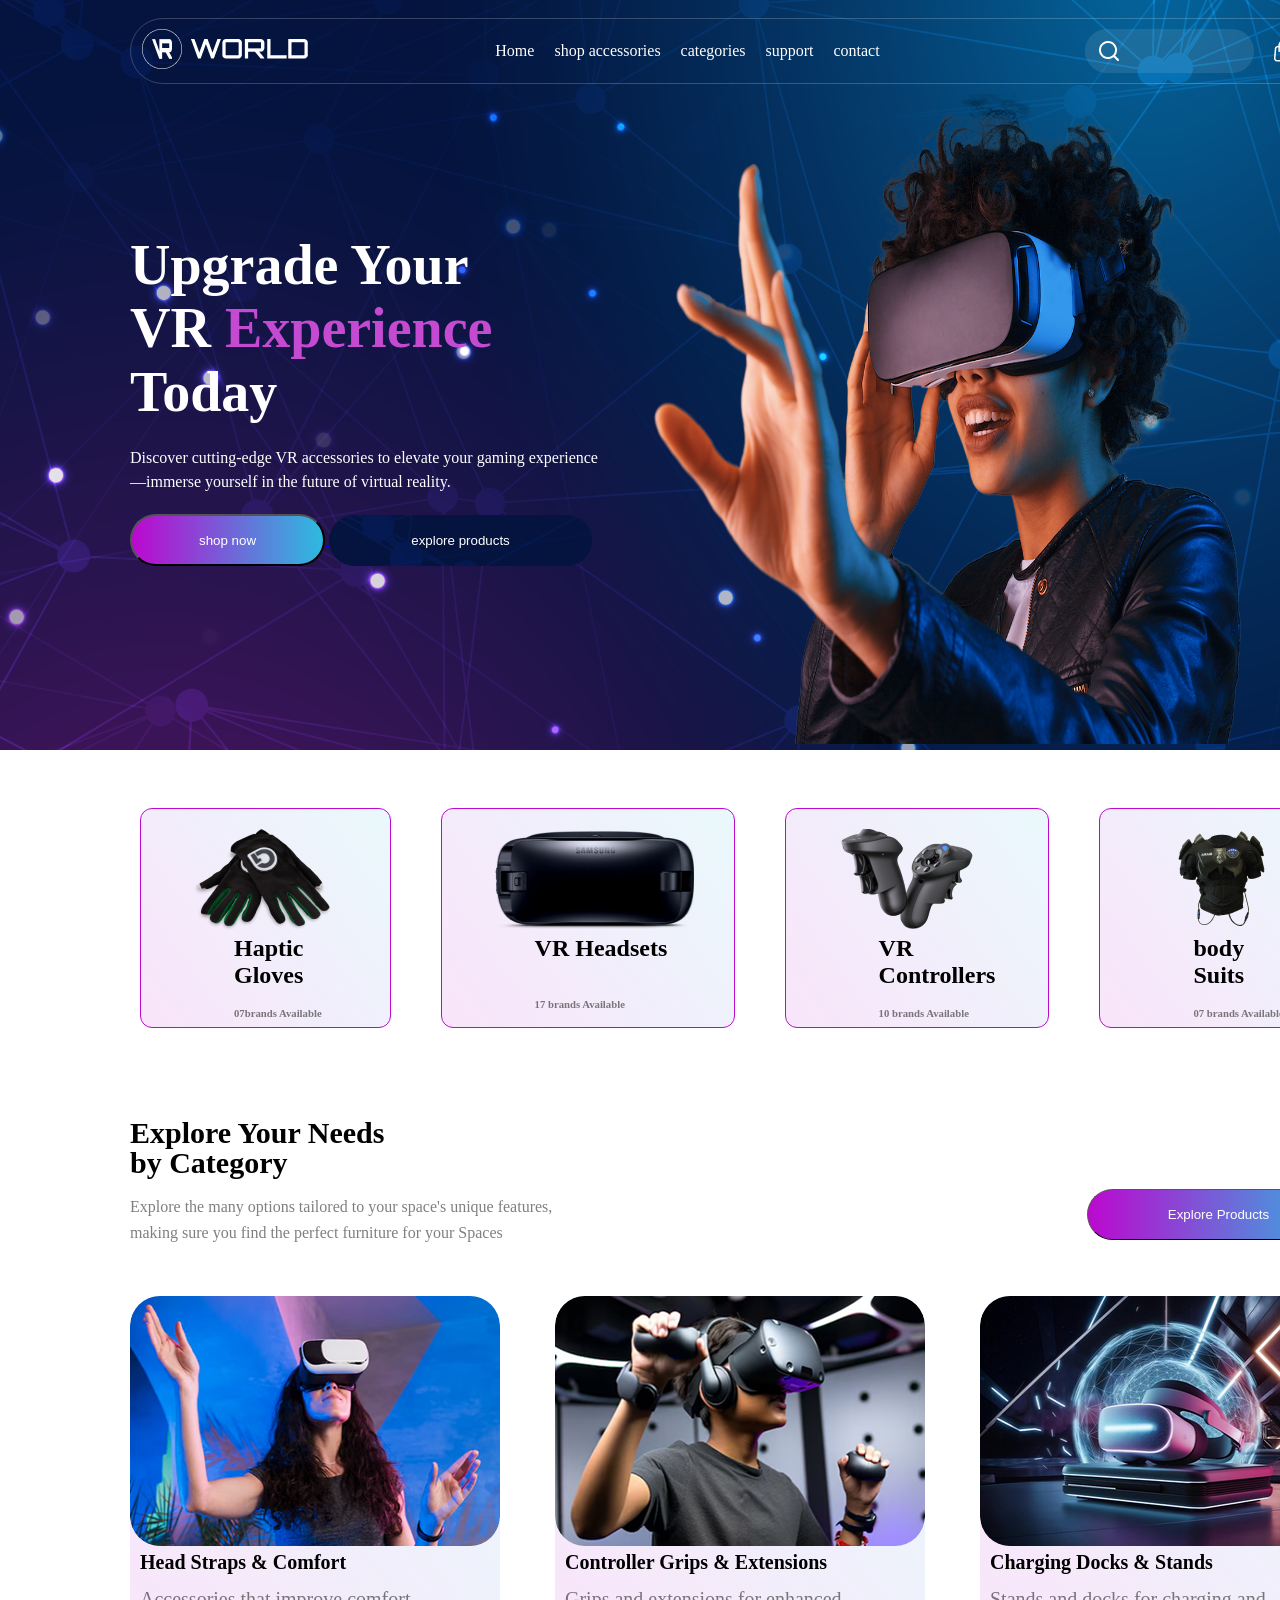
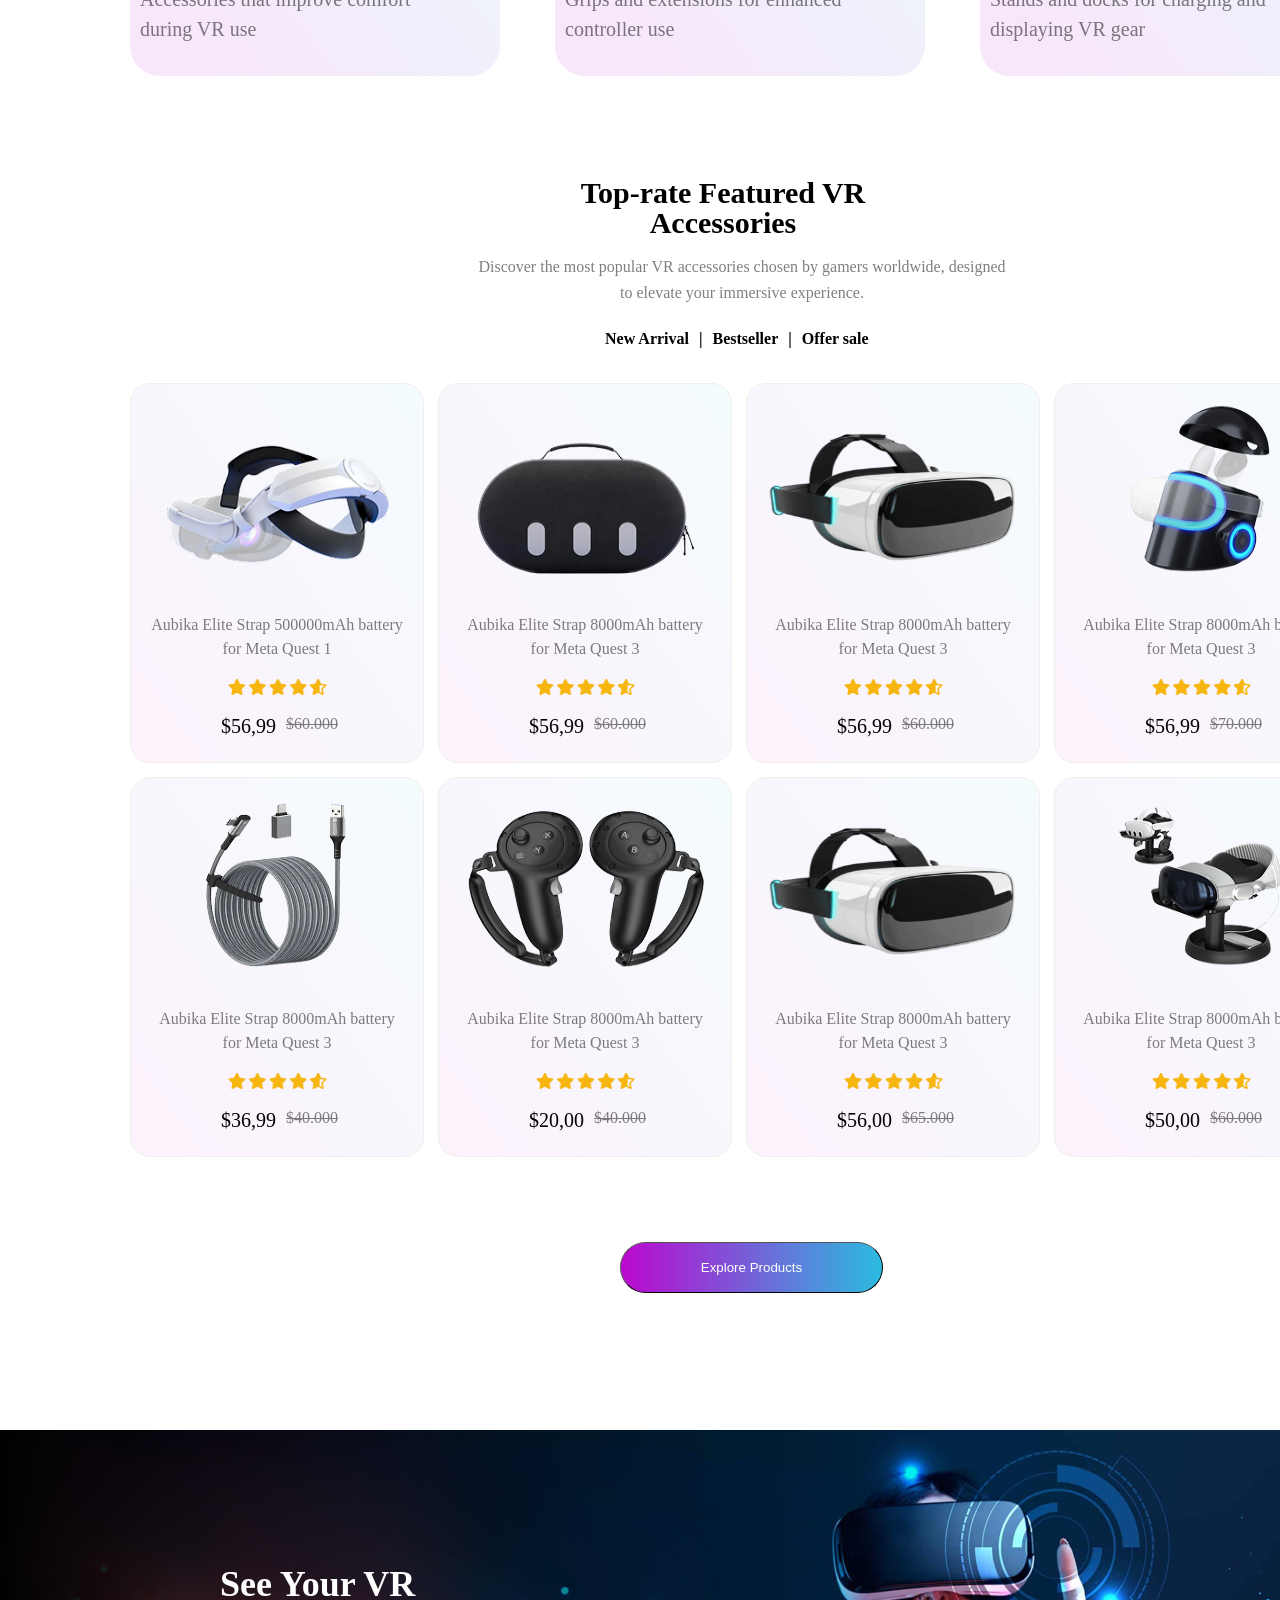
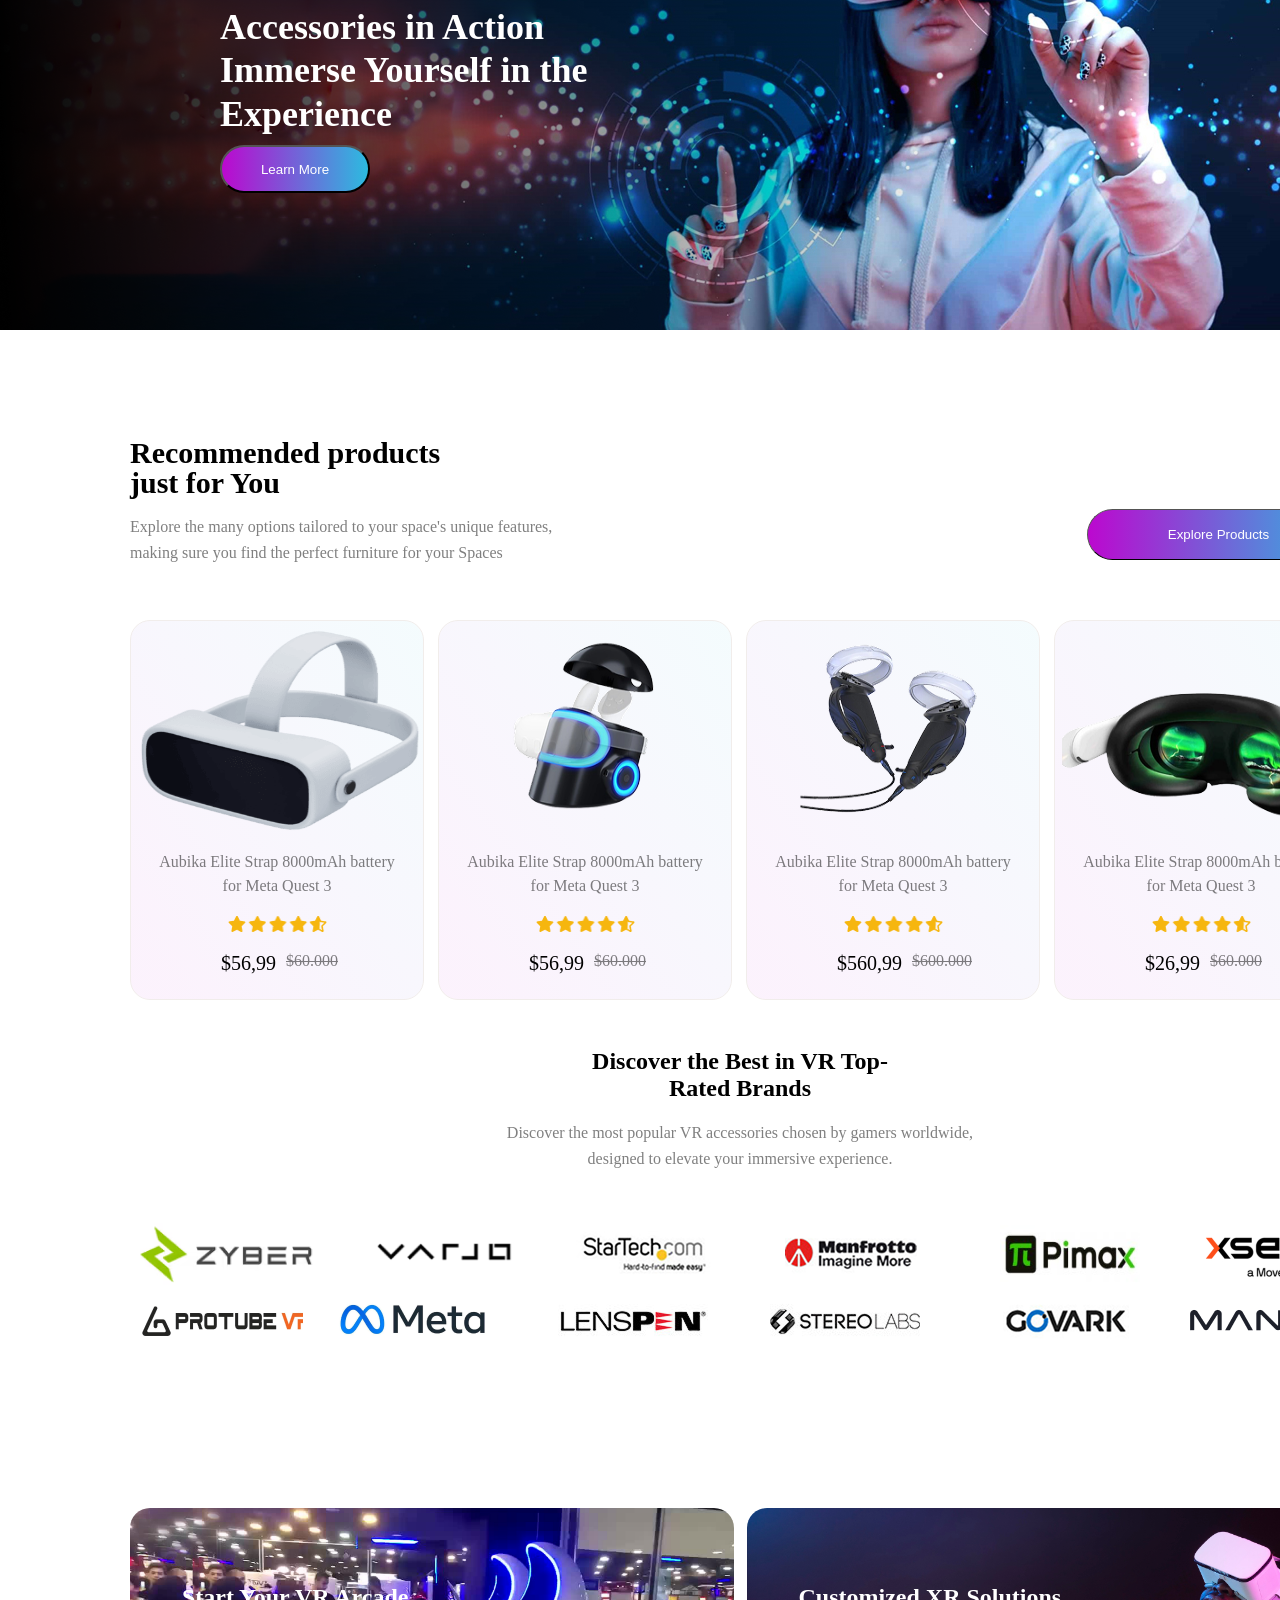
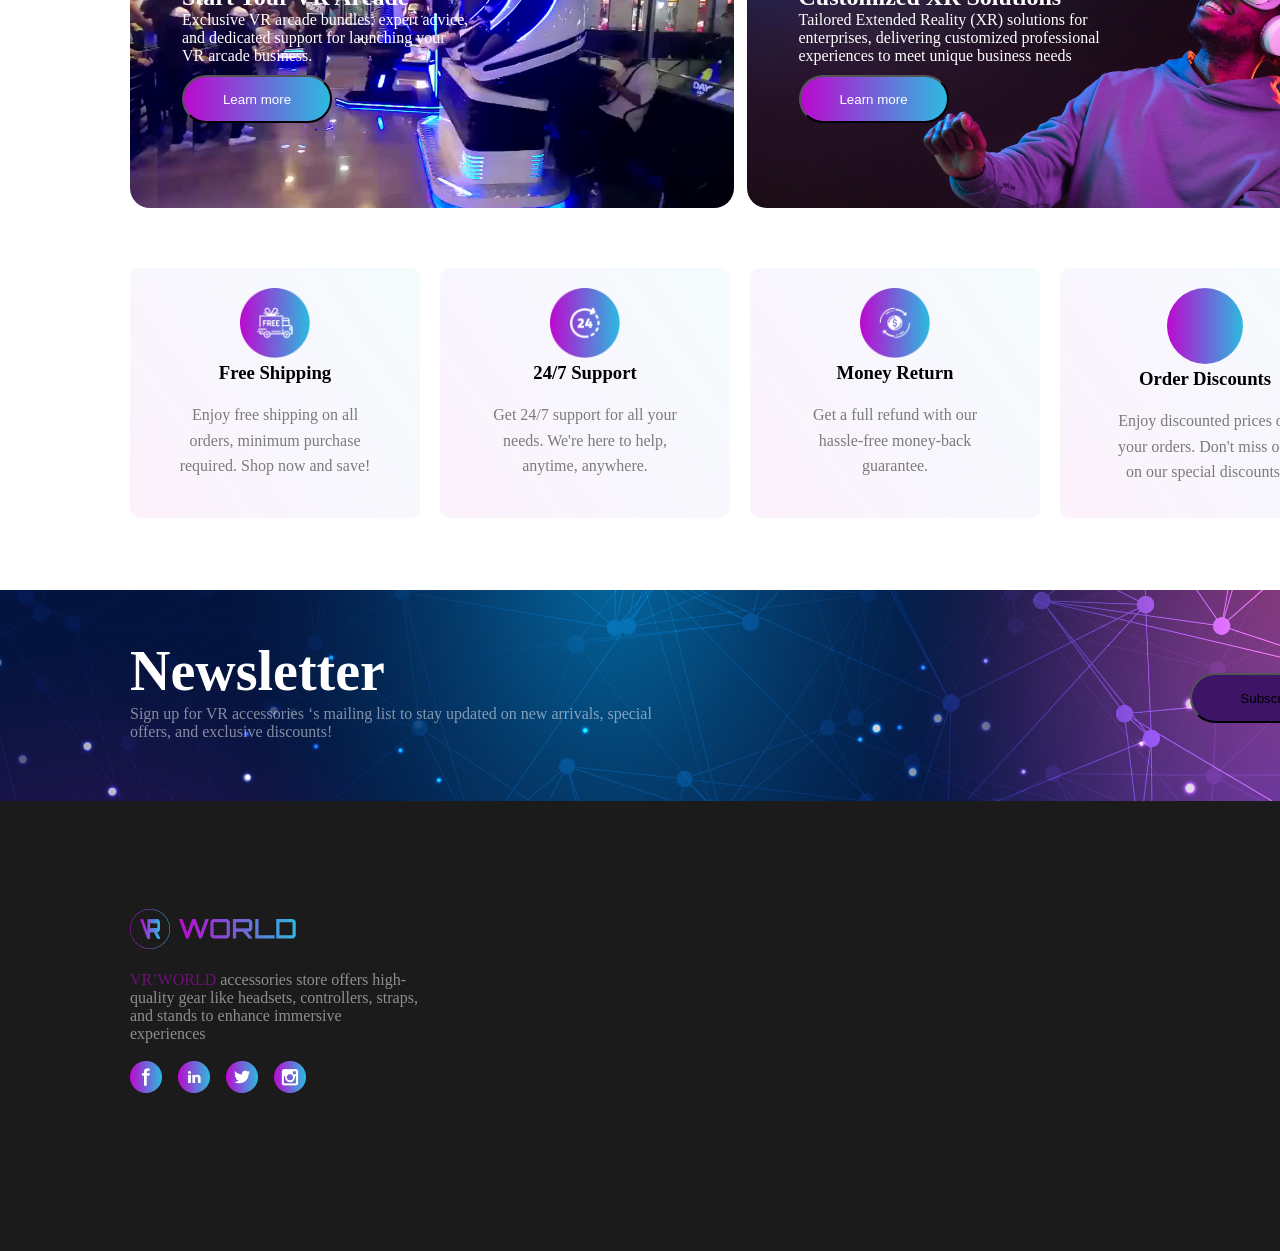
==== commit bd395925: "vr-world" ====
--- a/index.html
+++ b/index.html
@@ -506,5 +506,35 @@
         </div>
       </div>
     </section>
+    <section class="email">
+      <div class="wr container">
+        <div class="news">
+          <h1 class="Newsletter">Newsletter</h1>
+          <p class="sign">
+            Sign up for VR accessories ‘s mailing list to stay updated on new
+            arrivals, special <br />
+            offers, and exclusive discounts!
+          </p>
+        </div>
+        <div>
+          <a href="form.html"><button class="Btn">Subscribe</button></a>
+        </div>
+      </div>
+    </section>
+    <footer>
+      <section class="container foot">
+        <div class="vR">
+          <img src="image/Frame 3 (1).png" alt="frame" class="frame3" />
+           <br><br>
+          <p class="sign">
+           <span class="W">VR’WORLD </span> accessories store offers high- <br> quality gear like
+            headsets, controllers, straps,<br> and stands to enhance immersive <br>
+            experiences
+          </p>
+          <br>
+          <img src="image/Icon.png" alt="icon" class="Icon">
+        </div>
+      </section>
+    </footer>
   </body>
 </html>
--- a/style.css
+++ b/style.css
@@ -604,4 +604,59 @@
 background: linear-gradient(90deg, #BC08CF 0%, #2CBBE0 100%);
 border-radius: 50px;
 padding: 38px;
+}
+.email{
+  margin-top: 270px;
+  background-image: url(images/4a24e4f59a7e542957a8b22d4bf556b48e08207b.png);
+  background-size: cover;
+  background-repeat: no-repeat;
+  width: 100%;
+height: 211px;
+}
+.wr{
+  display: flex;
+  justify-content: space-between;
+}
+.news{
+  margin-top: 40px;
+}
+.Newsletter{
+font-weight: 700;
+font-style: Bold;
+font-size: 56px;
+line-height: 120%;
+letter-spacing: 0%;
+color: #ffffff;
+}
+.sign{
+  color: #ffffff;
+  opacity: 0.5;
+}
+.Btn{
+  margin-top: 75px;
+width: 160px;
+height: 50px;
+gap: 10px;
+border-radius: 100px;
+padding-top: 16px;
+padding-right: 32px;
+padding-bottom: 16px;
+padding-left: 32px;
+background-color: #3E1467 ;
+}
+/* neeeeeeeeeeeeeeeeeeeeeeeeeeeeeext seeeeeeeeeeeeectiooooooooooooooooooooooooooooooooon!!!!!!!!!!!!!!!!!!!!!!!!!!!!!!!!!!!! */
+footer{
+  background-color: #1C1B1B;
+  height: 450px;
+}
+.W{
+  color: #BC08CF;
+}
+.Icon{
+  width: 176px;
+height: 32px;
+gap: 16px;
+}
+.vR{
+  margin-top: 100px;
 }
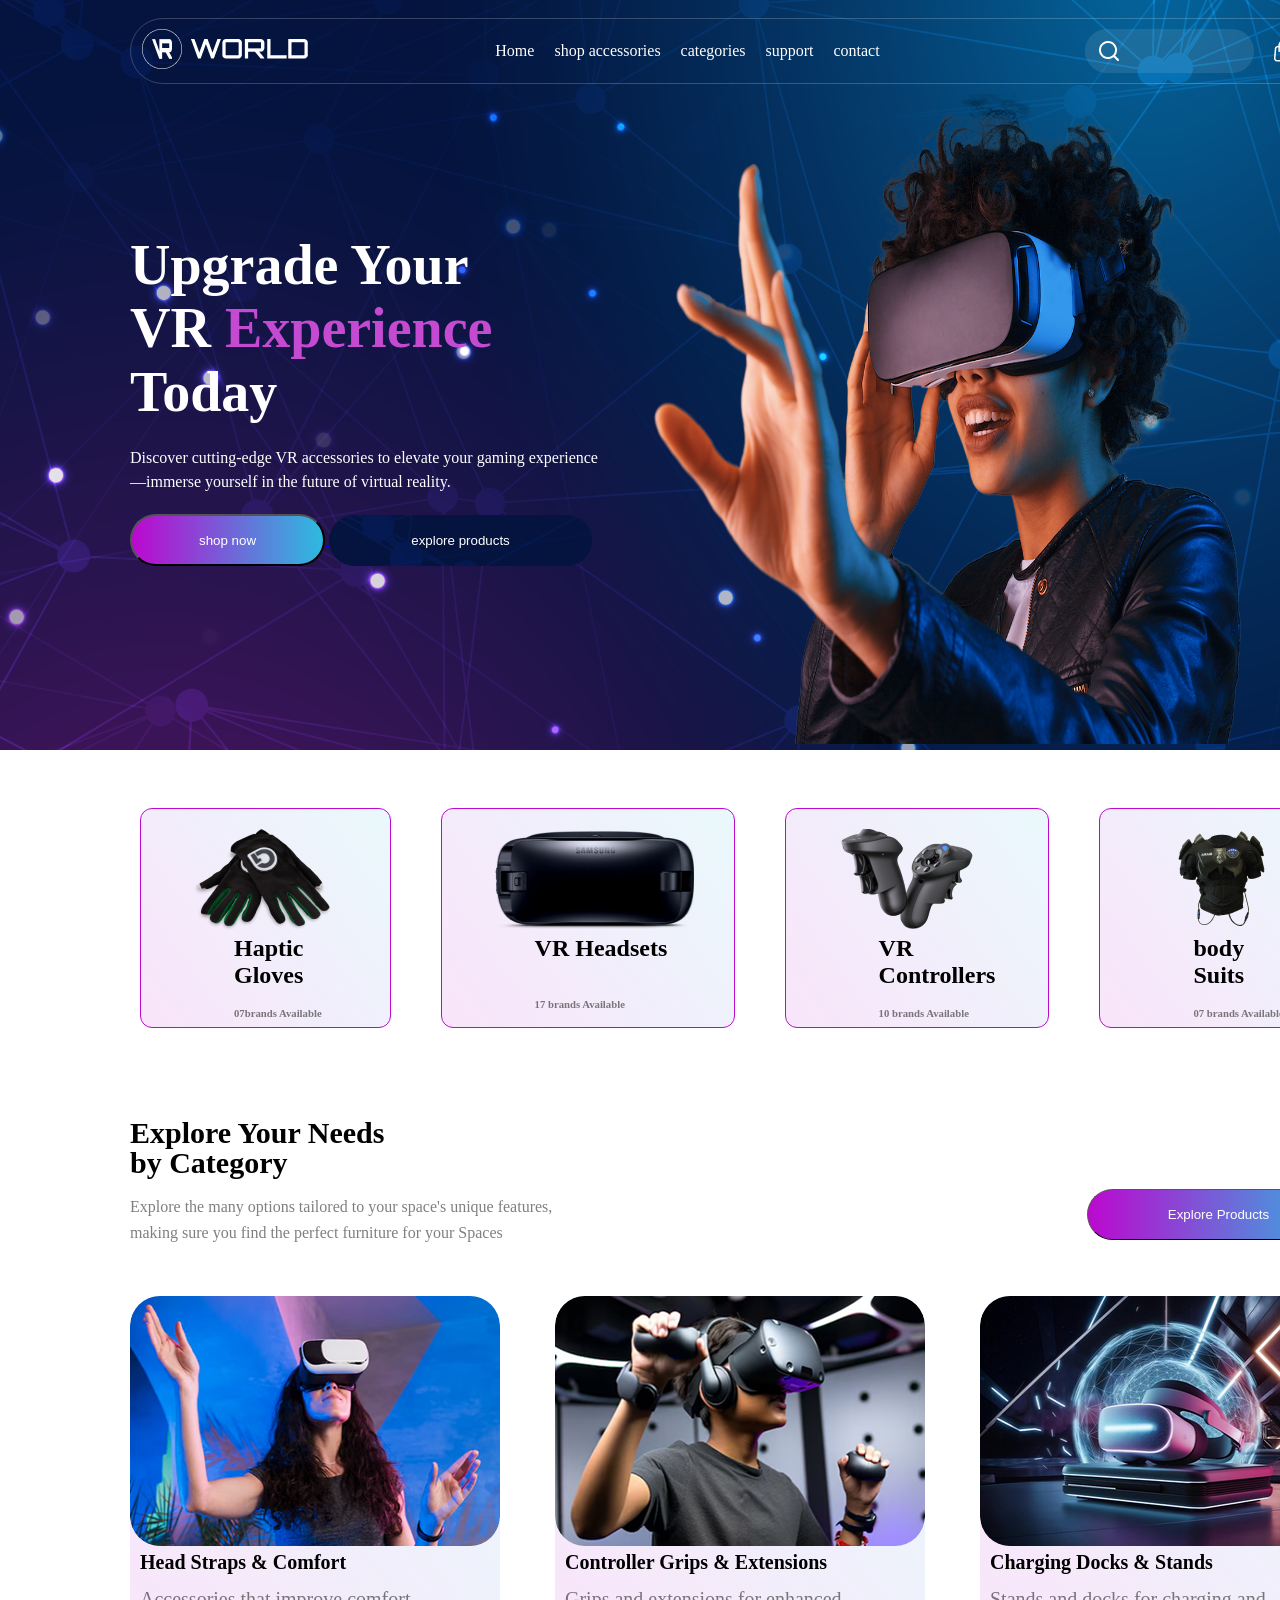
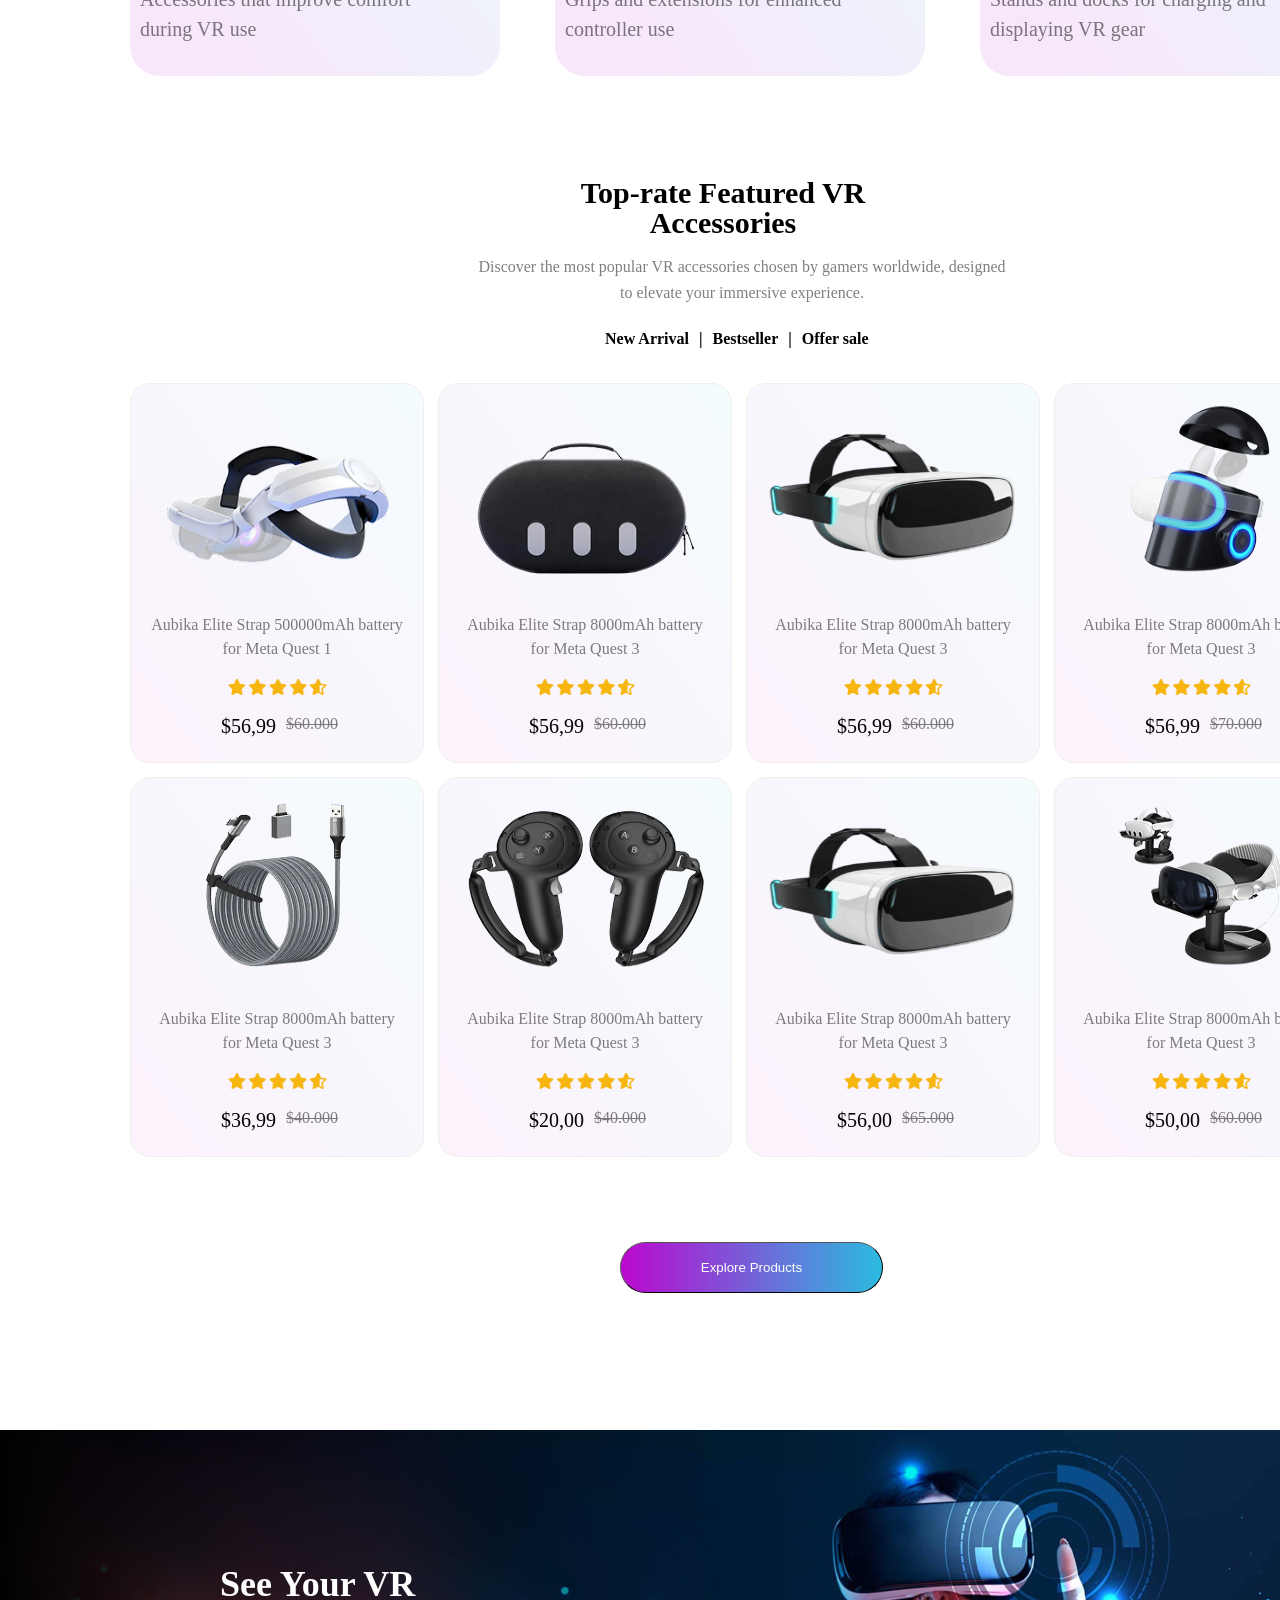
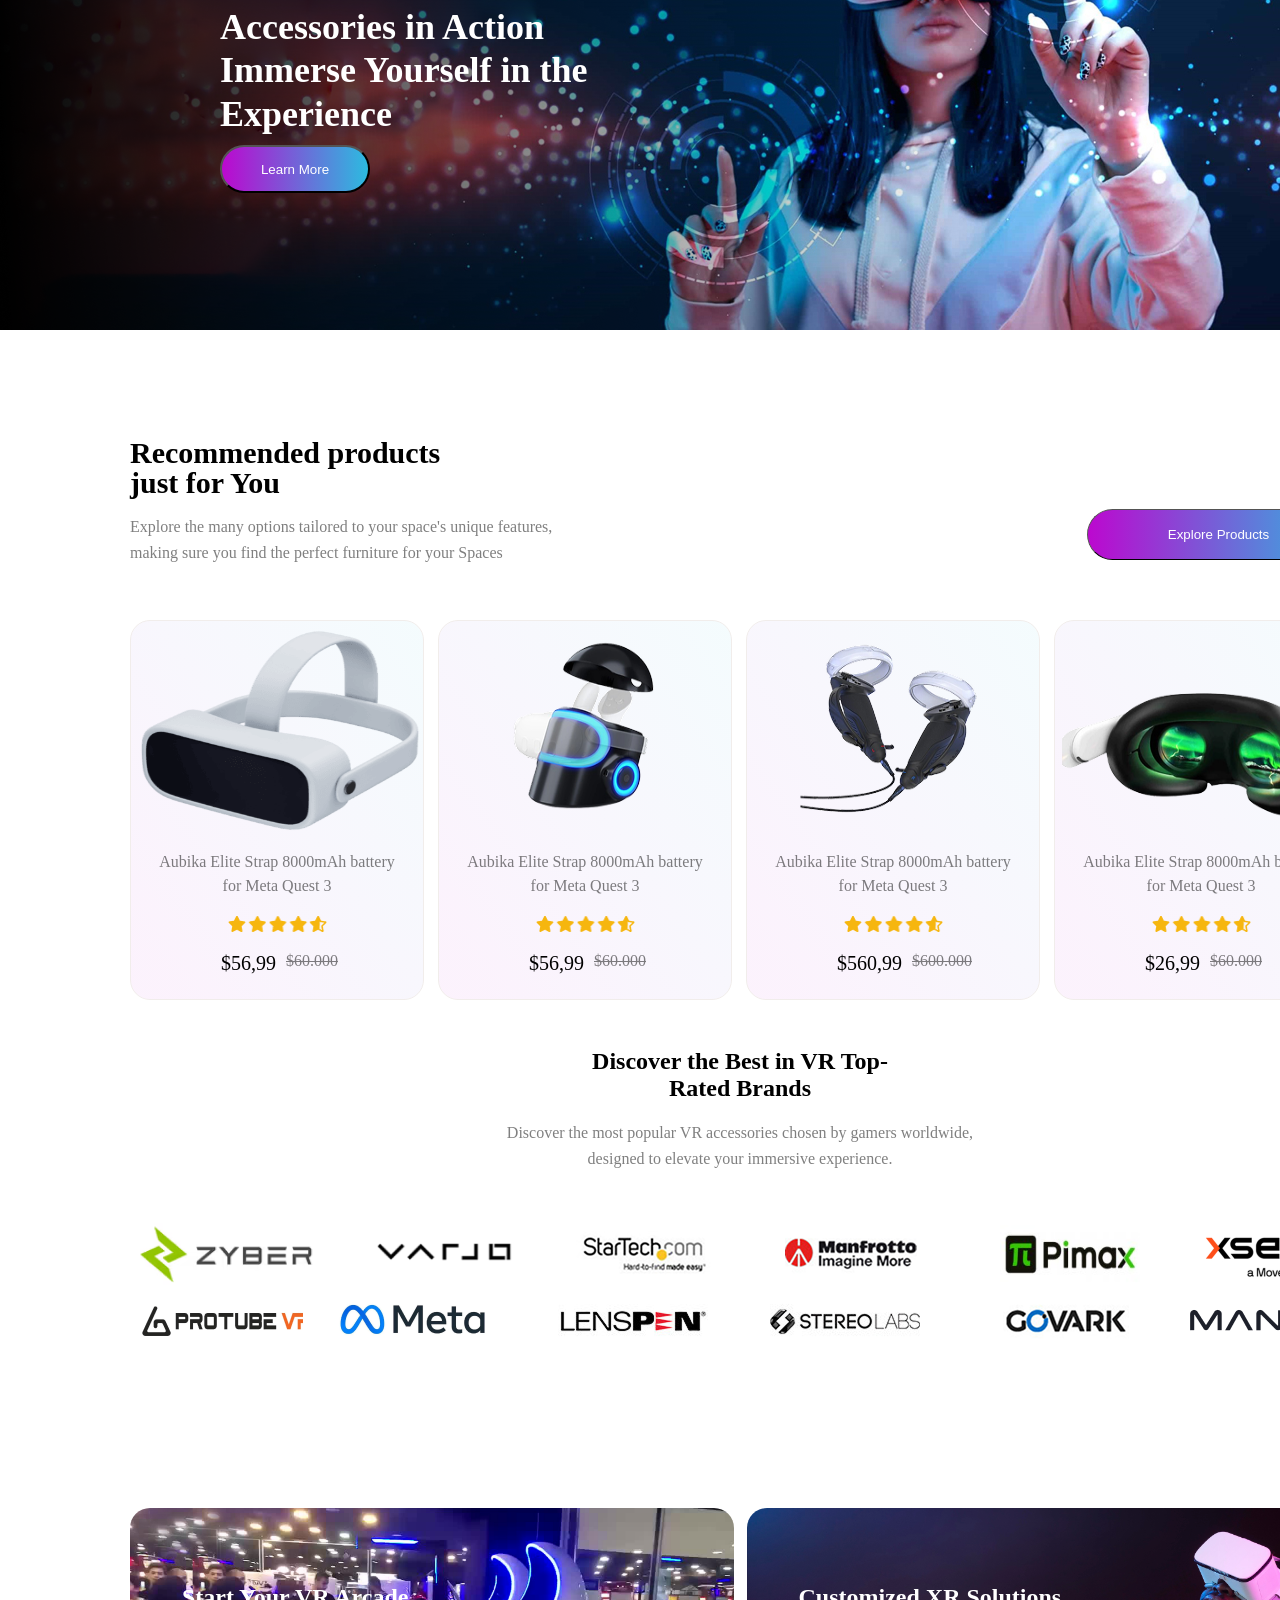
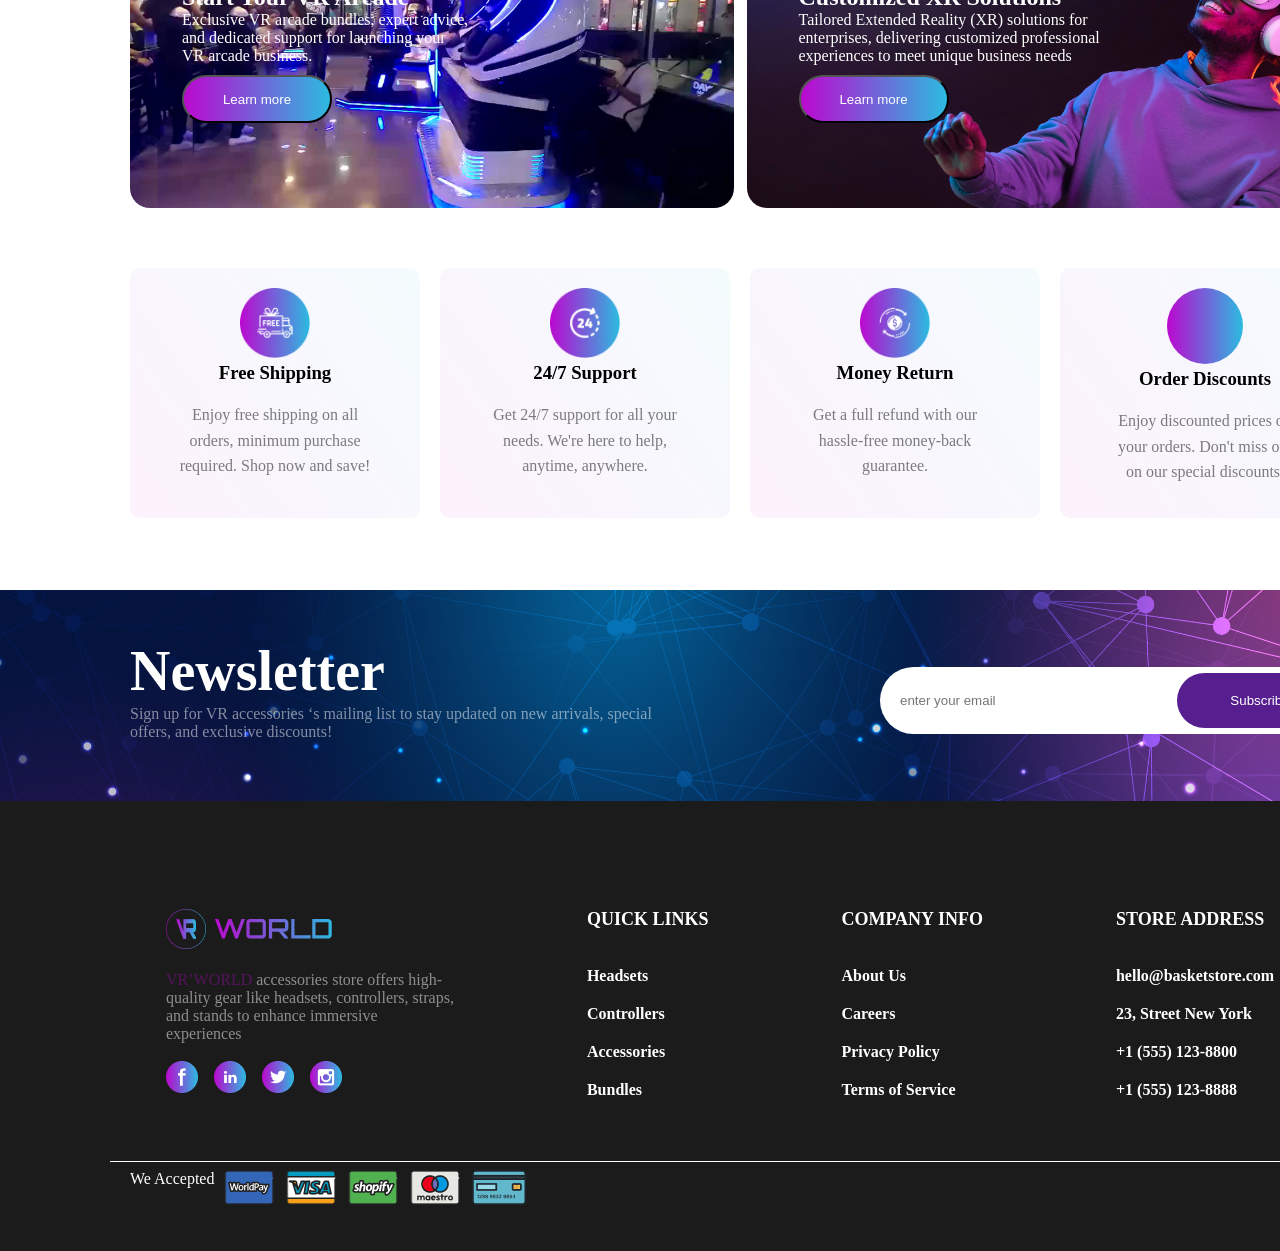
==== commit 0bd2335c: "vr-world" ====
--- a/index.html
+++ b/index.html
@@ -516,8 +516,13 @@
             offers, and exclusive discounts!
           </p>
         </div>
-        <div>
-          <a href="form.html"><button class="Btn">Subscribe</button></a>
+        <div class="input-wrapper">
+          <label>
+            <input type="email" placeholder="enter your email" class="input" />
+          </label>
+          <div>
+            <a href="form.html"><button class="Btn">Subscribe</button></a>
+          </div>
         </div>
       </div>
     </section>
@@ -525,14 +530,51 @@
       <section class="container foot">
         <div class="vR">
           <img src="image/Frame 3 (1).png" alt="frame" class="frame3" />
-           <br><br>
+          <br /><br />
           <p class="sign">
-           <span class="W">VR’WORLD </span> accessories store offers high- <br> quality gear like
-            headsets, controllers, straps,<br> and stands to enhance immersive <br>
+            <span class="W">VR’WORLD </span> accessories store offers high-
+            <br />
+            quality gear like headsets, controllers, straps,<br />
+            and stands to enhance immersive <br />
             experiences
           </p>
-          <br>
-          <img src="image/Icon.png" alt="icon" class="Icon">
+          <br />
+          <img src="image/Icon.png" alt="icon" class="Icon" />
+        </div>
+        <div class="f-wrapper">
+          <h3 class="f-h3">Quick Links</h3>
+          <ul>
+            <li class="lis">Headsets</li>
+            <li class="lis">Controllers</li>
+            <li class="lis">Accessories</li>
+            <li class="lis">Bundles</li>
+          </ul>
+        </div>
+        <div class="fo-wrapper">
+          <h3 class="f-h3">Company Info</h3>
+          <ul>
+            <li class="lis">About Us</li>
+            <li class="lis">Careers</li>
+            <li class="lis">Privacy Policy</li>
+            <li class="lis">Terms of Service</li>
+          </ul>
+        </div>
+        <div class="foot-wrapper">
+          <h3 class="f-h3">Store Address</h3>
+          <ul>
+            <li class="lis">hello@basketstore.com</li>
+            <li class="lis">23, Street New York</li>
+            <li class="lis">+1 (555) 123-8800</li>
+            <li class="lis">+1 (555) 123-8888</li>
+          </ul>
+        </div>
+      </section>
+      <section class="container Footer">
+        <div class="footer-wrapper">
+          <div><p class="accept">We Accepted</p></div>
+          <div>
+            <img src="image/Cradit cards.png" alt="cradit" class="ImG" />
+          </div>
         </div>
       </section>
     </footer>
--- a/style.css
+++ b/style.css
@@ -525,10 +525,10 @@
 .CONTAINER {
   margin-block-end: 50px;
 }
-.Img{
+.Img {
   margin-left: -15px;
 }
-iMg{
+iMg {
   margin-left: -5;
 }
 /* neeeeeeeeeeeeeeeeeeeeeeeeeeeeeeeextv seeeeeeeeeeeeeeeeeeeeeeectiiiiioooooooooooooooooooooooooooooon!!!!!!!!!!!!!!!! */
@@ -555,8 +555,8 @@
   color: #ffffff;
   margin-top: 10px;
 }
-.s-Card{
-   width: 612px;
+.s-Card {
+  width: 612px;
   height: 300px;
   gap: 10px;
   border-radius: 20px;
@@ -568,95 +568,162 @@
   background-position: center;
   background-size: cover;
 }
-.Card-wrapper{
+.Card-wrapper {
   display: flex;
   justify-content: space-between;
   gap: 13px;
 }
 /* neeeeeeeeeeeeeeeeeeeeeeeeeeeeeeeeeeeeeext seeeeeeeeeeeeeeeeeeeeeeeeeeeeeeeeeeeeeeeectioooooooooooooooooooooooon!!!!!!!!!!!! */
-.CArd{
+.CArd {
   margin-top: 300px;
 }
-.CArd-wrapper{
+.CArd-wrapper {
   display: flex;
   gap: 20px;
 }
-.F-CArd{
+.F-CArd {
   width: 294px;
-height: 250px;
-top: 5596.61px;
-left: 96px;
-gap: 10px;
-border-radius: 10px;
-padding: 20px;
-text-align: center;
-background: linear-gradient(54.17deg, rgba(188, 8, 207, 0.05) 8.96%, rgba(44, 187, 224, 0.05) 97.54%);
-}
-.imG{
+  height: 250px;
+  top: 5596.61px;
+  left: 96px;
+  gap: 10px;
+  border-radius: 10px;
+  padding: 20px;
+  text-align: center;
+  background: linear-gradient(
+    54.17deg,
+    rgba(188, 8, 207, 0.05) 8.96%,
+    rgba(44, 187, 224, 0.05) 97.54%
+  );
+}
+.imG {
   width: 70px;
-height: 70px;
-}
-.sp{
+  height: 70px;
+}
+.sp {
   width: 32px;
-height: 32px;
-top: 20.8px;
-left: 96px;
-background: linear-gradient(90deg, #BC08CF 0%, #2CBBE0 100%);
-border-radius: 50px;
-padding: 38px;
-}
-.email{
+  height: 32px;
+  top: 20.8px;
+  left: 96px;
+  background: linear-gradient(90deg, #bc08cf 0%, #2cbbe0 100%);
+  border-radius: 50px;
+  padding: 38px;
+}
+.email {
   margin-top: 270px;
   background-image: url(images/4a24e4f59a7e542957a8b22d4bf556b48e08207b.png);
   background-size: cover;
   background-repeat: no-repeat;
   width: 100%;
-height: 211px;
-}
-.wr{
+  height: 211px;
+}
+.wr {
   display: flex;
   justify-content: space-between;
 }
-.news{
+.news {
   margin-top: 40px;
 }
-.Newsletter{
-font-weight: 700;
-font-style: Bold;
-font-size: 56px;
+.Newsletter {
+  font-weight: 700;
+  font-style: Bold;
+  font-size: 56px;
+  line-height: 120%;
+  letter-spacing: 0%;
+  color: #ffffff;
+}
+.sign {
+  color: #ffffff;
+  opacity: 0.5;
+}
+.input-wrapper {
+  display: flex;
+}
+.input {
+  width: 470px;
+  height: 67px;
+  border-radius: 50px;
+  padding-block: 16px;
+  padding-inline: 20px;
+  margin-top: 69px;
+  margin-left: 200px;
+  border: none;
+}
+.Btn {
+  margin-top: 75px;
+  width: 166px;
+  height: 55px;
+  border-radius: 100px;
+  padding-top: 13px;
+  padding-right: 25px;
+  padding-bottom: 13px;
+  padding-left: 25px;
+  background-color: #561e8e;
+  margin-left: -173px;
+  color: #ffffff;
+  border: none;
+}
+/* neeeeeeeeeeeeeeeeeeeeeeeeeeeeeext seeeeeeeeeeeeectiooooooooooooooooooooooooooooooooon!!!!!!!!!!!!!!!!!!!!!!!!!!!!!!!!!!!! */
+footer {
+  background-color: #1c1b1b;
+  height: 450px;
+}
+.W {
+  color: #8f0b9e;
+}
+.foot {
+  display: flex;
+  gap: 133px;
+  margin-left: 146px;
+}
+.Icon {
+  width: 176px;
+  height: 32px;
+  gap: 16px;
+}
+.vR {
+  margin-top: 100px;
+}
+/* neeeeeeeeeeeeeeeeeeeeeeeeeeeeeeeeext seeeeeeeeeeeeeeeeeeeeeeeeeeeeeection!!!!!!!!!!!!!!!!!!!!!!!!!!!!!!!!!!!!!!!!!!!! */
+.f-wrapper{
+  margin-top: 100px;
+}
+.f-h3 {
+  font-weight: 700;
+  font-size: 18px;
+  line-height: 120%;
+  letter-spacing: 0%;
+  text-transform: uppercase;
+  color: #ffffff;
+  margin-block-end: 35px;
+}
+.lis{
+  color: #ffffff;
+  font-family: Open;
+font-weight: 600;
+font-size: 16px;
 line-height: 120%;
 letter-spacing: 0%;
+list-style: none;
+margin-top: 19px;
+}
+.fo-wrapper{
+  margin-top: 100px;
+}
+/* neeeeeeeeeeeeeeeeeeeeeeeeeeeeeeeeeeeeeeeeeeext seeeeeeeeeeeeeeeeeeeeeeectioooooooooooooooooooooooooooooooooon!!!!!! */
+.foot-wrapper{
+  margin-top: 100px;
+}
+/* neeeeeeeeeeeeeeeeeeeeeeeeeeeeeeeeeeeeeeeeeeeeeeeext seeeeeeeeeeeeeeeeectiooooooooooooooooooon!!!!!!!!!!!!! */
+.footer-wrapper{
+  display: flex;
+  text-align: center;
+  gap: 10px;
+}
+.Footer{
+margin-top: 300px;
+border-top: 1px solid #ffffff;
+}
+.accept{
 color: #ffffff;
-}
-.sign{
-  color: #ffffff;
-  opacity: 0.5;
-}
-.Btn{
-  margin-top: 75px;
-width: 160px;
-height: 50px;
-gap: 10px;
-border-radius: 100px;
-padding-top: 16px;
-padding-right: 32px;
-padding-bottom: 16px;
-padding-left: 32px;
-background-color: #3E1467 ;
-}
-/* neeeeeeeeeeeeeeeeeeeeeeeeeeeeeext seeeeeeeeeeeeectiooooooooooooooooooooooooooooooooon!!!!!!!!!!!!!!!!!!!!!!!!!!!!!!!!!!!! */
-footer{
-  background-color: #1C1B1B;
-  height: 450px;
-}
-.W{
-  color: #BC08CF;
-}
-.Icon{
-  width: 176px;
-height: 32px;
-gap: 16px;
-}
-.vR{
-  margin-top: 100px;
 }
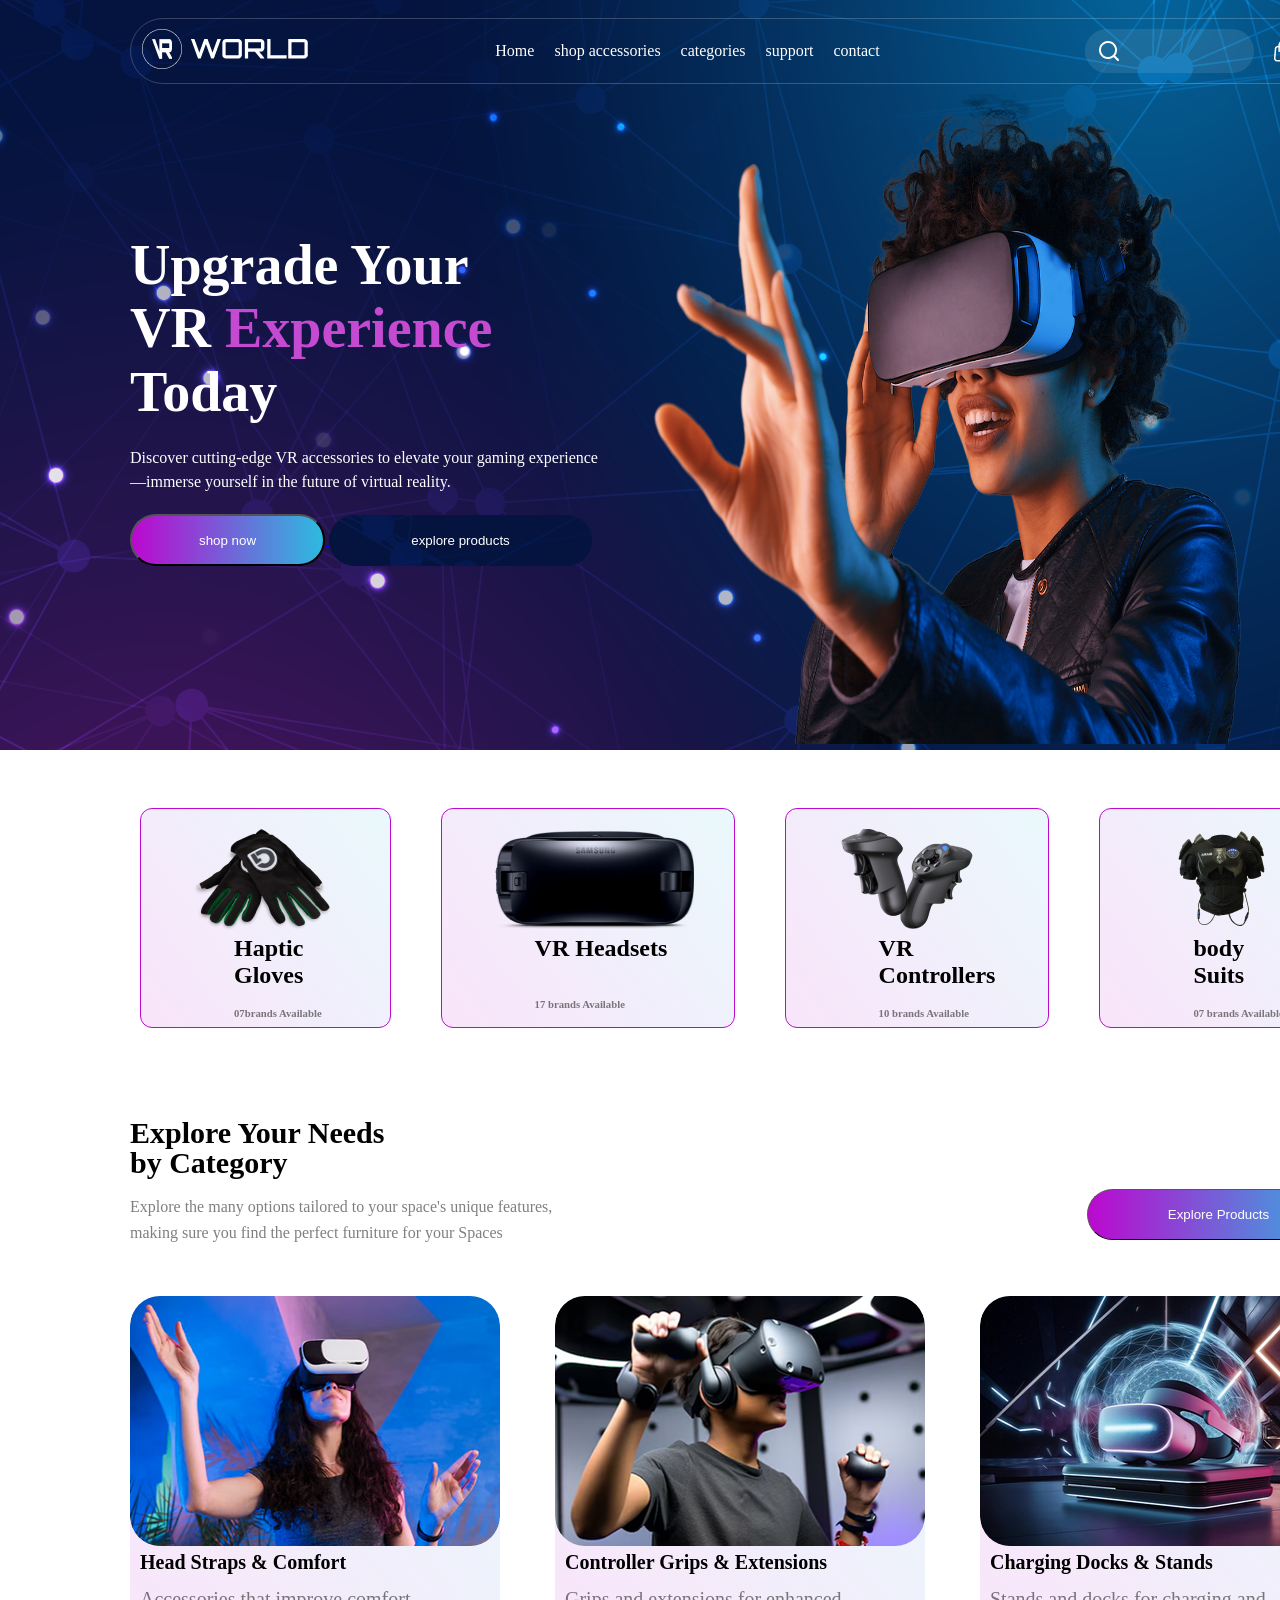
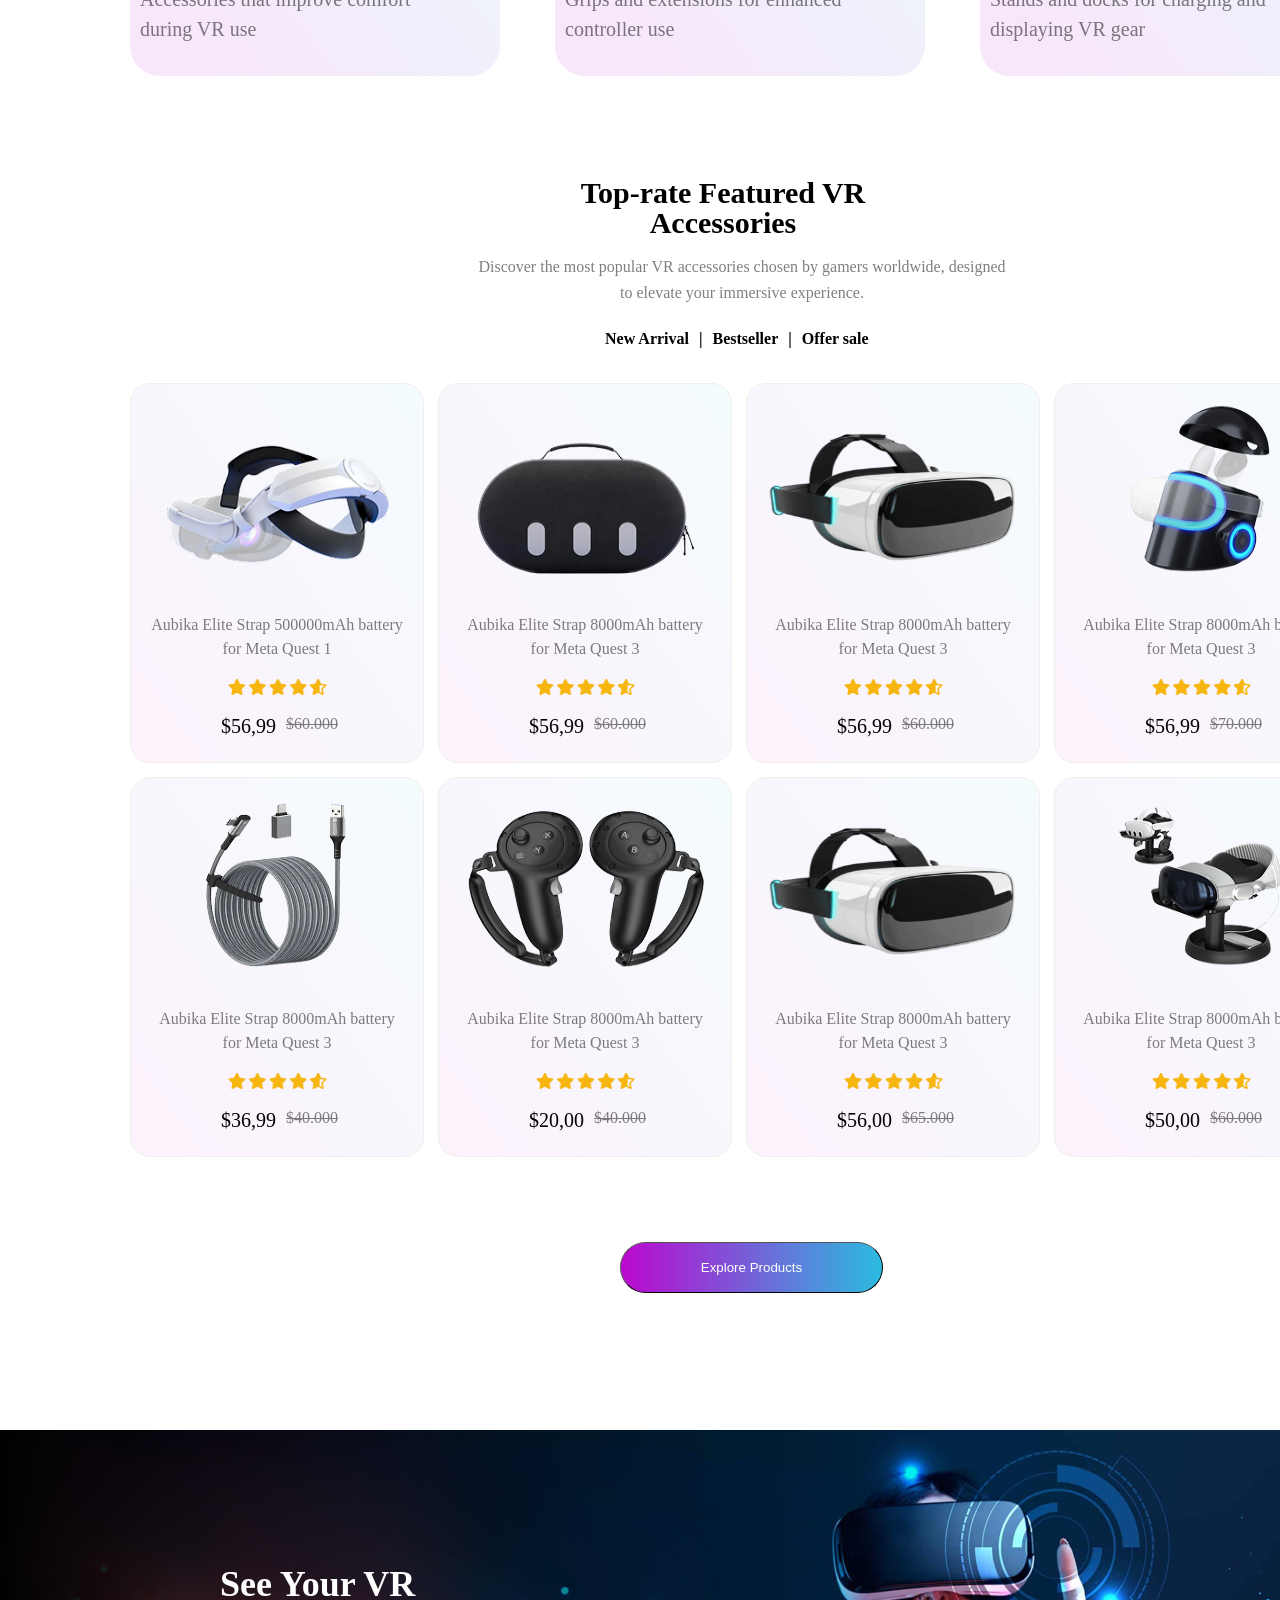
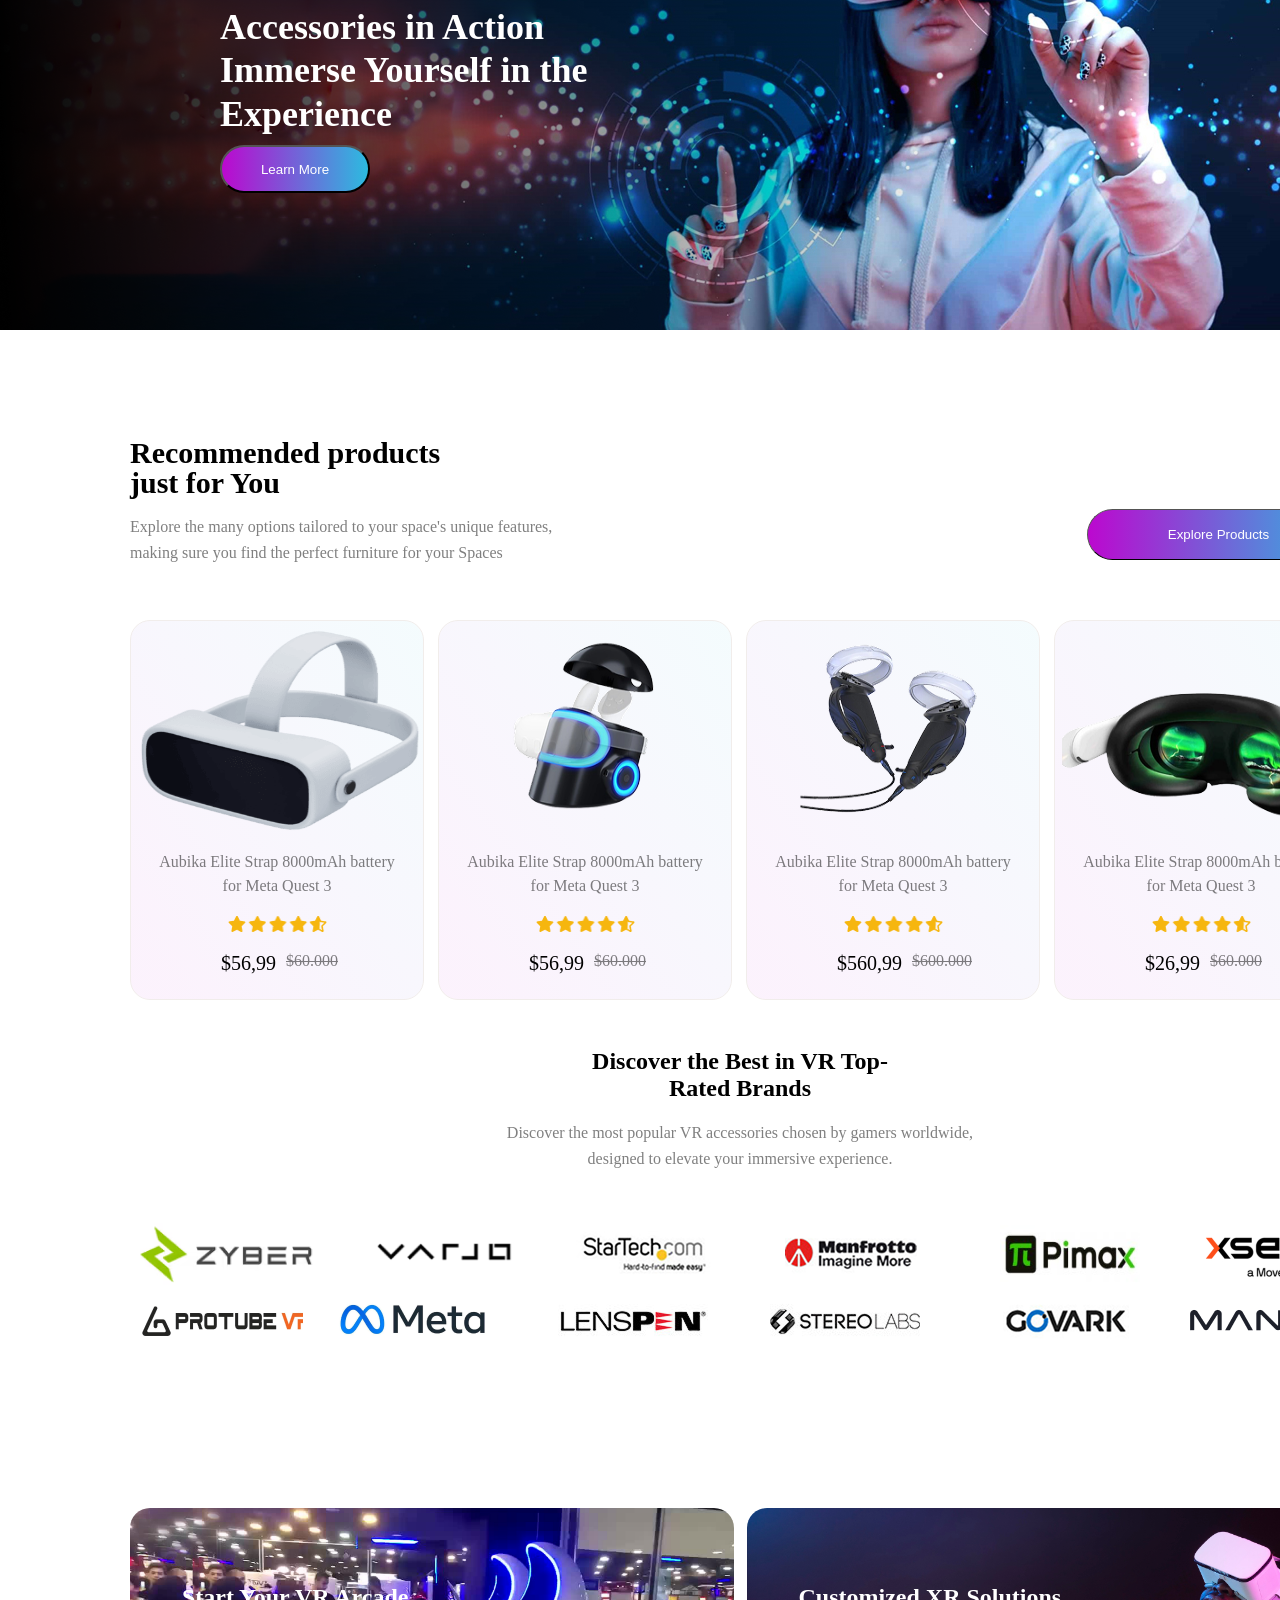
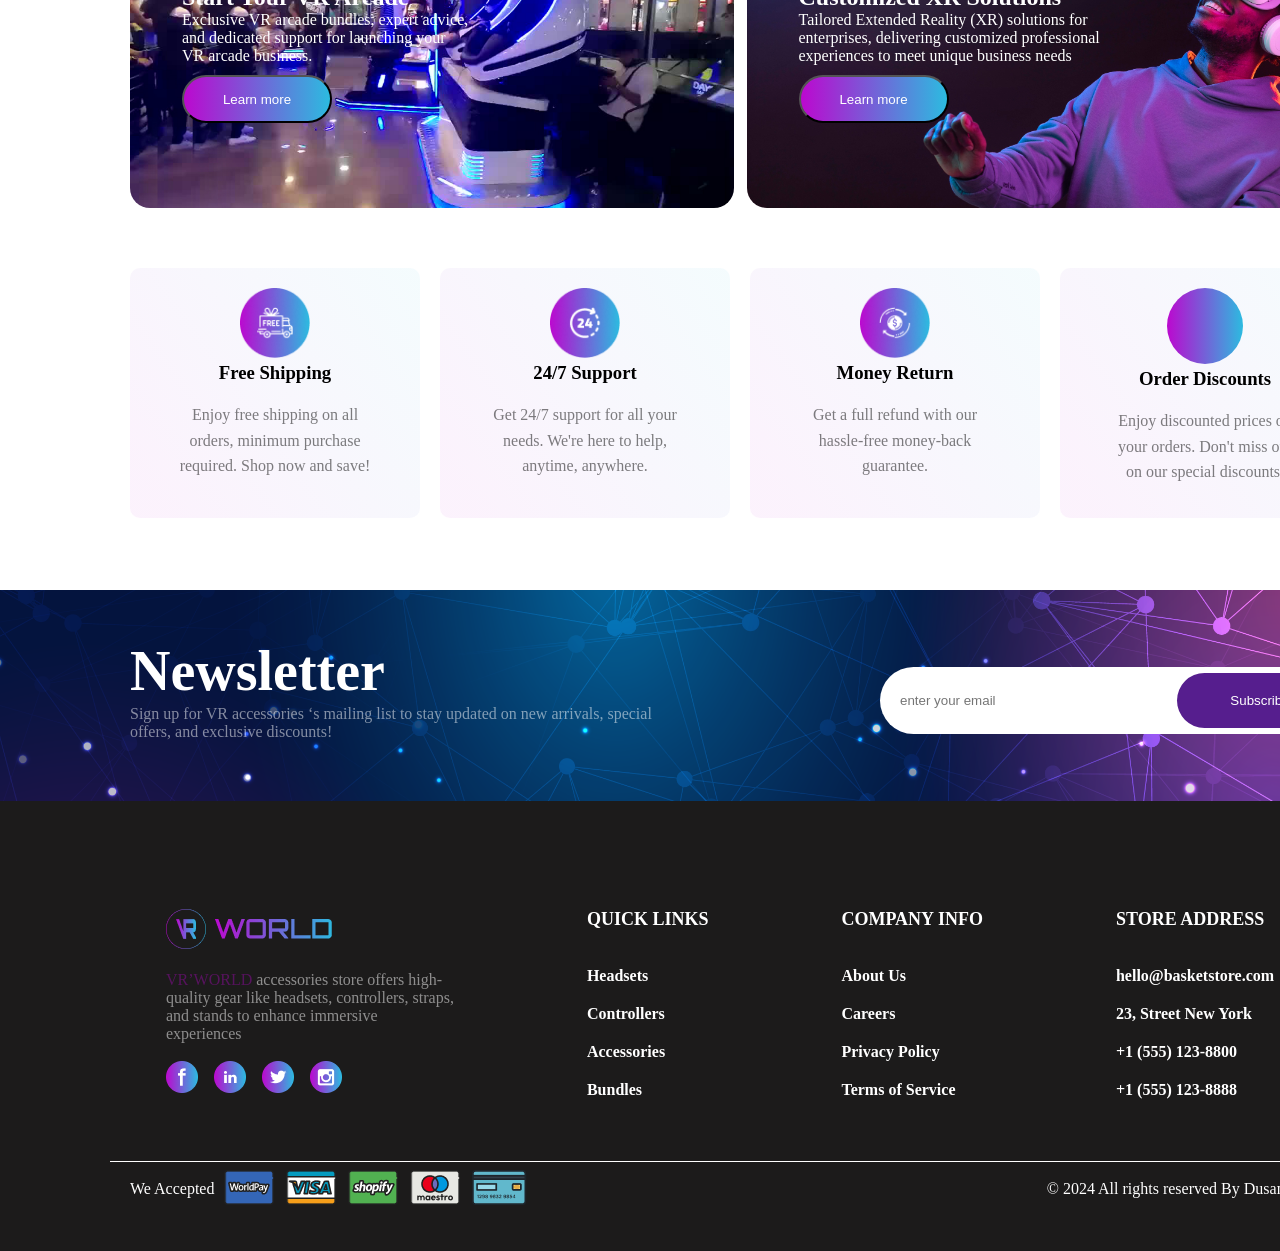
==== commit be53d1d3: "vr-world" ====
--- a/index.html
+++ b/index.html
@@ -571,9 +571,14 @@
       </section>
       <section class="container Footer">
         <div class="footer-wrapper">
-          <div><p class="accept">We Accepted</p></div>
-          <div>
-            <img src="image/Cradit cards.png" alt="cradit" class="ImG" />
+          <div class="Cradit">
+            <div><p class="accept">We Accepted</p></div>
+            <div>
+              <img src="image/Cradit cards.png" alt="cradit" class="ImG" />
+            </div>
+          </div>
+          <div>
+            <p class="accept">© 2024 All rights reserved By Dusanov Atabek</p>
           </div>
         </div>
       </section>
--- a/style.css
+++ b/style.css
@@ -718,6 +718,10 @@
 .footer-wrapper{
   display: flex;
   text-align: center;
+  justify-content: space-between;
+}
+.Cradit{
+  display: flex;
   gap: 10px;
 }
 .Footer{
@@ -726,4 +730,5 @@
 }
 .accept{
 color: #ffffff;
+margin-top: 10px;
 }
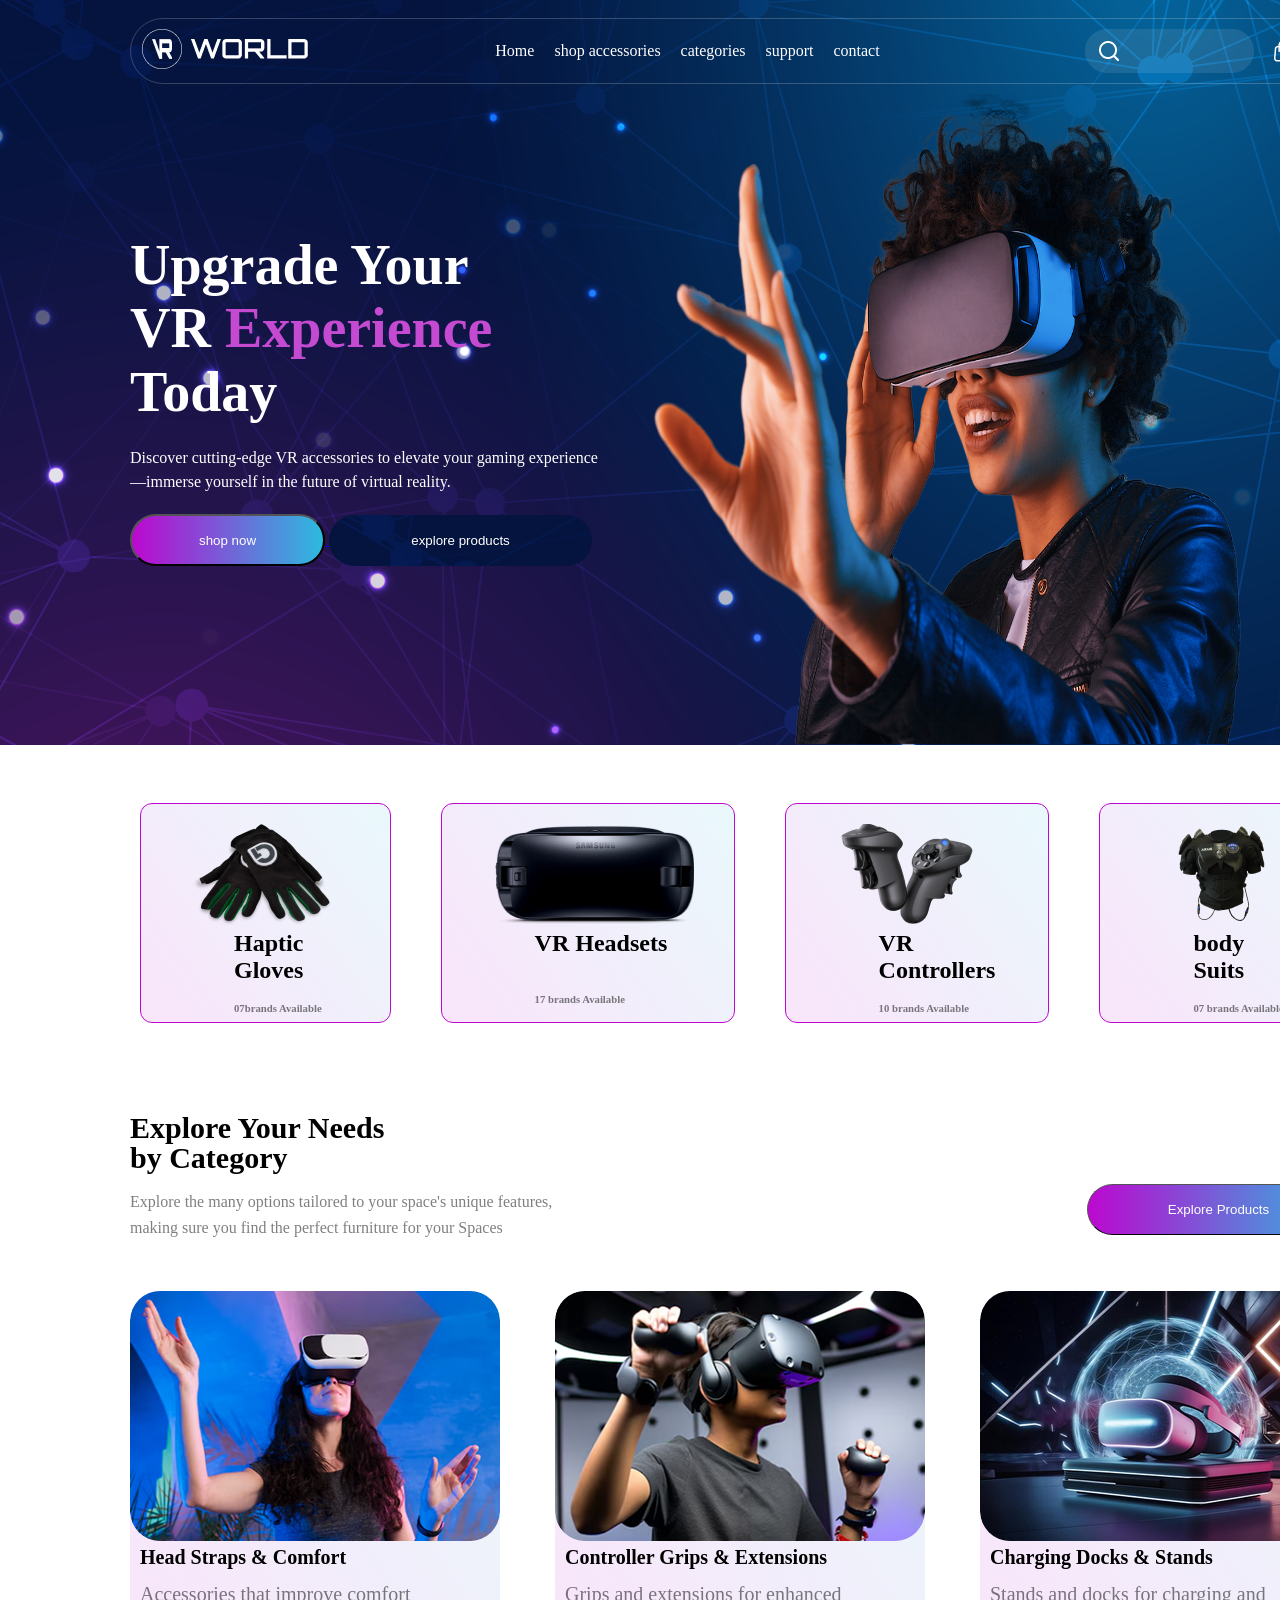
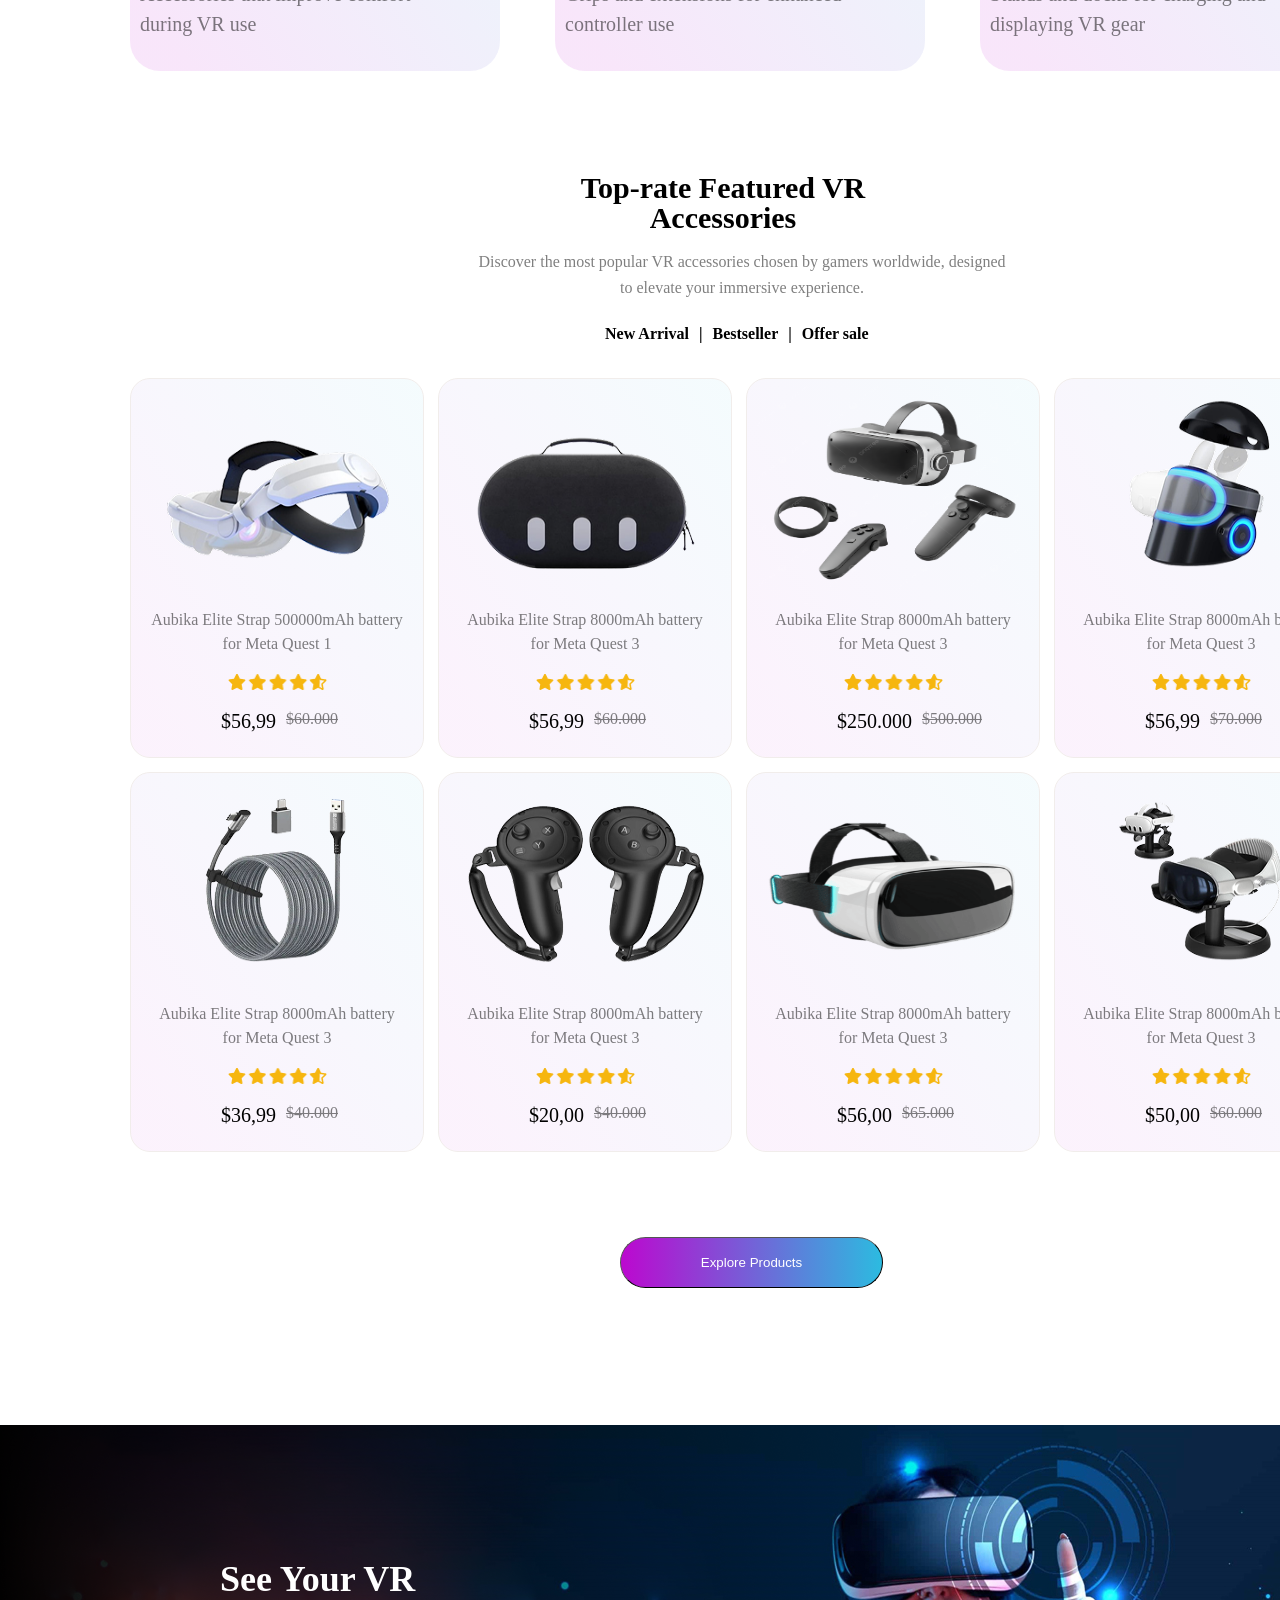
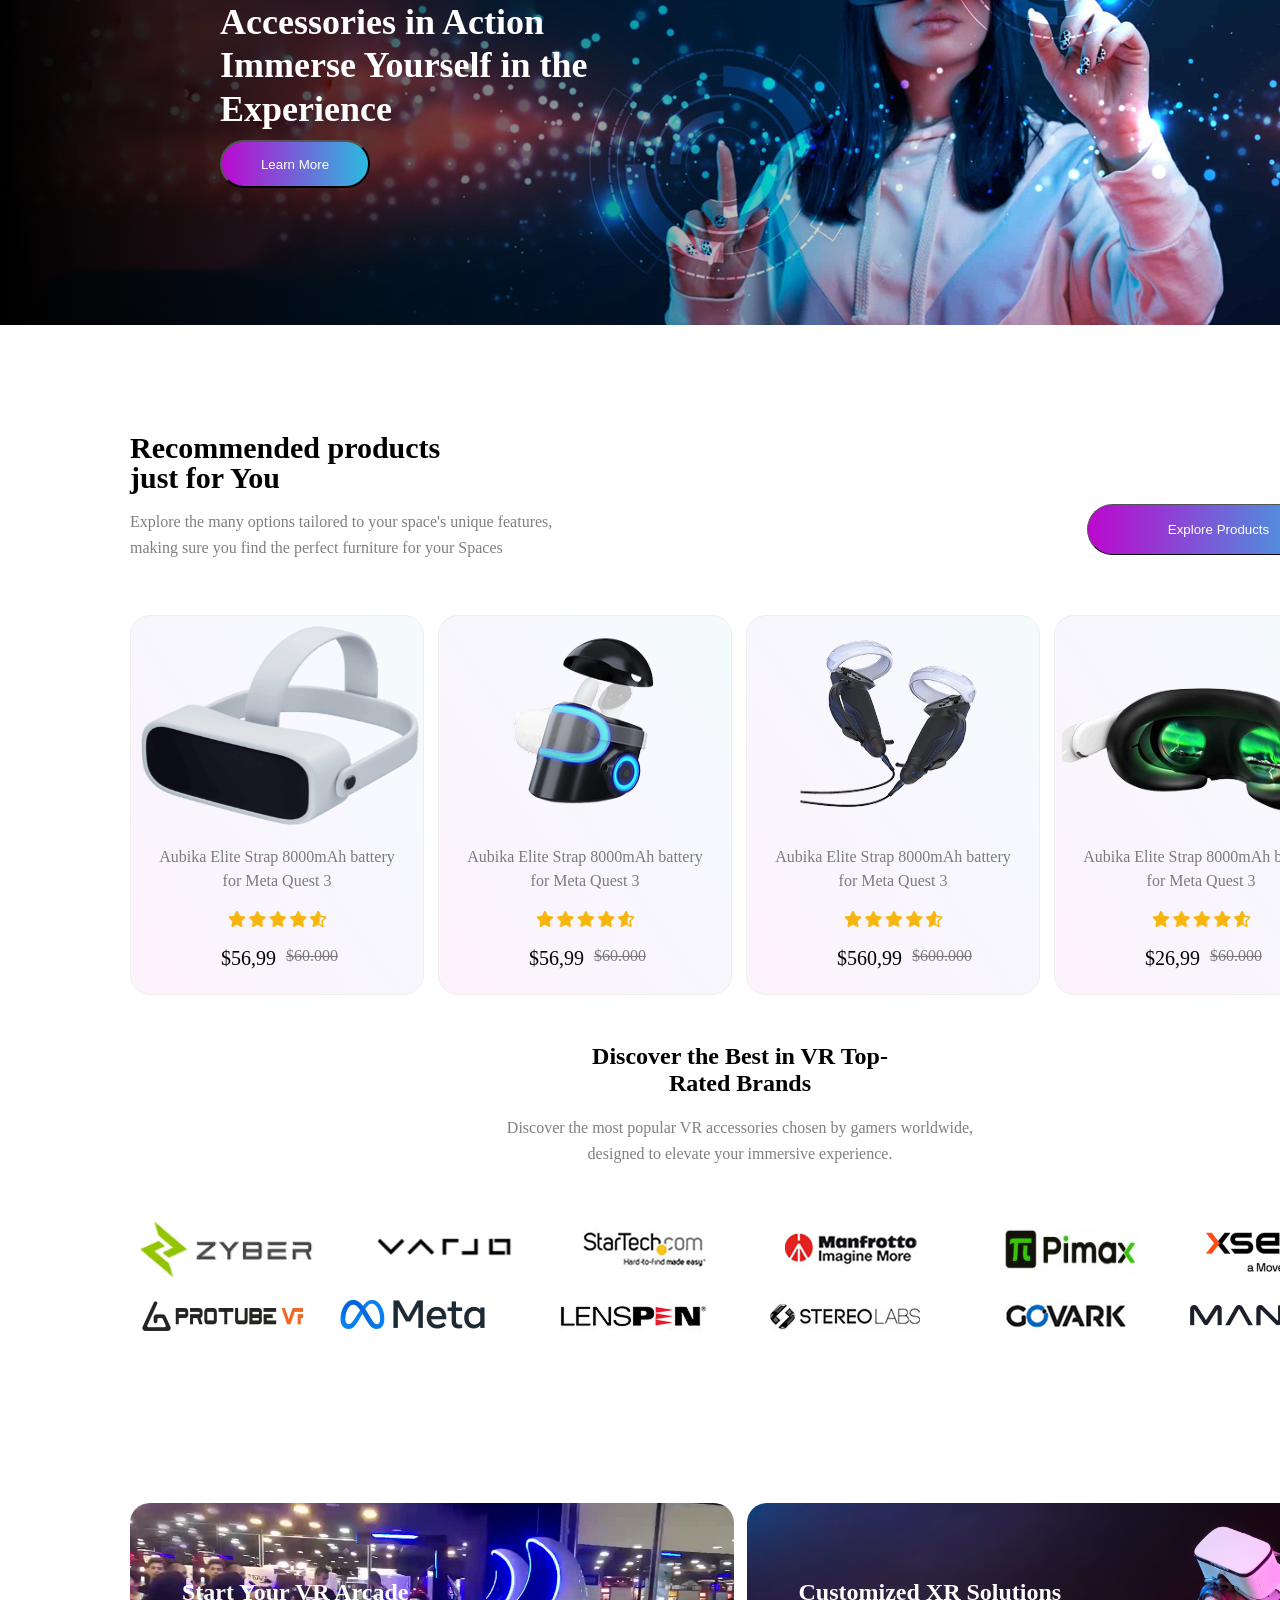
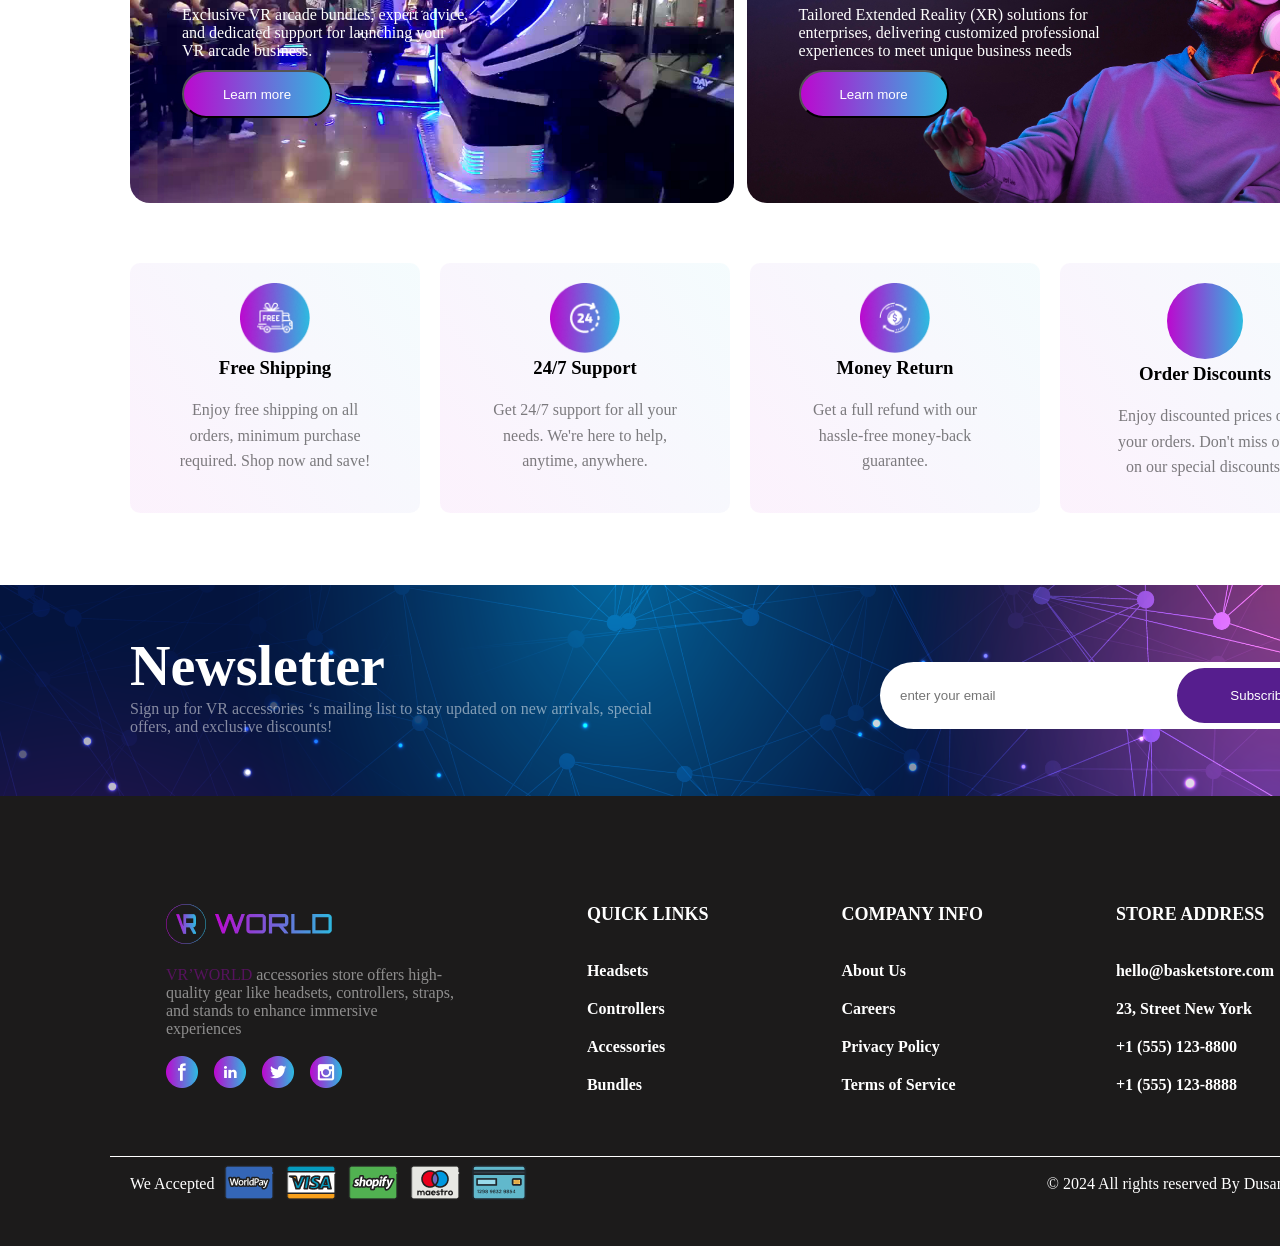
==== commit c28b33ae: "vr-world" ====
--- a/index.html
+++ b/index.html
@@ -17,8 +17,8 @@
             <li class="li"><a href="#" class="lie"> Home</a></li>
             <li class="li"><a href="#" class="lie"> shop accessories</a></li>
             <li class="li"><a href="#" class="lie">categories</a></li>
-            <li class="li"><a href="#" class="lie">support</a></li>
-            <li class="li"><a href="#" class="lie">contact</a></li>
+            <li class="li"><a href="more.html" class="lie">support</a></li>
+            <li class="li"><a href="form.html" class="lie">contact</a></li>
           </ul>
           <div class="c-cont">
             <img src="./images/search.png" alt="search" class="img" />
@@ -203,19 +203,19 @@
         </div>
         <div class="two-cart">
           <div>
-            <img src="/images/image (21).jpg" alt="img" class="framezero" />
-          </div>
-          <div>
-            <p class="aubika">
-              Aubika Elite Strap 8000mAh battery <br />
-              for Meta Quest 3
-            </p>
-          </div>
-          <br />
-          <div><img src="/images/Review.png" alt="png" class="review" /></div>
-          <div class="dollar">
-            <div class="c">$56,99</div>
-            <div class="cost">$60.000</div>
+            <img src="/image/image (28).png" alt="img" class="framezero" />
+          </div>
+          <div>
+            <p class="aubika">
+              Aubika Elite Strap 8000mAh battery <br />
+              for Meta Quest 3
+            </p>
+          </div>
+          <br />
+          <div><img src="/images/Review.png" alt="png" class="review" /></div>
+          <div class="dollar">
+            <div class="c">$250.000</div>
+            <div class="cost">$500.000</div>
           </div>
         </div>
         <div class="two-cart">
--- a/style.css
+++ b/style.css
@@ -5,7 +5,7 @@
 }
 .header {
   width: 100%;
-  height: 750px;
+  height: 745px;
   background-image: url(./images/4a24e4f59a7e542957a8b22d4bf556b48e08207b.png);
 }
 .container {
@@ -112,6 +112,7 @@
   padding-bottom: 16px;
   padding-left: 32px;
   color: #ffffff;
+  cursor: pointer;
 }
 .btn {
   width: 263px;
@@ -125,6 +126,7 @@
   background-image: url(./images/4a24e4f59a7e542957a8b22d4bf556b48e08207b.png);
   background-position: end;
   color: #ffffff;
+  cursor: pointer;
 }
 /* neeeeeeeeeeeeeeeeeeeeeeeext sectioooooooooooooooooooon!!!!!!!!!!!!!!!!!!!!! */
 
@@ -144,7 +146,7 @@
   padding-left: 53px;
   border: 1px #bc08cf solid;
   margin-left: 10px;
-  transition: all 1s linear;
+  transition: all 0.5s linear;
   background: linear-gradient(
     54.17deg,
     rgba(188, 8, 207, 0.1) 8.96%,
@@ -161,7 +163,7 @@
   padding-bottom: 20px;
   padding-left: 53px;
   border: 1px #bc08cf solid;
-  transition: all 1s linear;
+  transition: all 0.5s linear;
   background: linear-gradient(
     54.17deg,
     rgba(188, 8, 207, 0.1) 8.96%,
@@ -178,7 +180,7 @@
   padding-bottom: 20px;
   padding-left: 53px;
   border: 1px #bc08cf solid;
-  transition: all 1s linear;
+  transition: all 0.5s linear;
   background: linear-gradient(
     54.17deg,
     rgba(188, 8, 207, 0.1) 8.96%,
@@ -195,7 +197,7 @@
   padding-bottom: 20px;
   padding-left: 53px;
   border: 1px #bc08cf solid;
-  transition: all 1s linear;
+  transition: all 0.5s linear;
   background: linear-gradient(
     54.17deg,
     rgba(188, 8, 207, 0.1) 8.96%,
@@ -291,6 +293,7 @@
   padding-bottom: 16px;
   padding-left: 32px;
   color: #ffffff;
+  cursor: pointer;
 }
 
 /* img section */
@@ -469,6 +472,7 @@
 }
 .btn-wr {
   margin-left: 490px;
+  cursor: pointer;
 }
 /* neeeeeeeeeeeeeeeeeeeeeeeeeeeeeeeeeeeeeext seeeeeeeeeeeeeeeeeeeeectiooooooooooooooooooon!!!! */
 .action {
@@ -501,6 +505,7 @@
   color: #ffffff;
   background: linear-gradient(90deg, #bc08cf 0%, #2cbbe0 100%);
   margin-top: 10px;
+  cursor: pointer;
 }
 .Immerse {
   margin: 125px 200px;
@@ -662,6 +667,7 @@
   margin-left: -173px;
   color: #ffffff;
   border: none;
+  cursor: pointer;
 }
 /* neeeeeeeeeeeeeeeeeeeeeeeeeeeeeext seeeeeeeeeeeeectiooooooooooooooooooooooooooooooooon!!!!!!!!!!!!!!!!!!!!!!!!!!!!!!!!!!!! */
 footer {
@@ -685,7 +691,7 @@
   margin-top: 100px;
 }
 /* neeeeeeeeeeeeeeeeeeeeeeeeeeeeeeeeext seeeeeeeeeeeeeeeeeeeeeeeeeeeeeection!!!!!!!!!!!!!!!!!!!!!!!!!!!!!!!!!!!!!!!!!!!! */
-.f-wrapper{
+.f-wrapper {
   margin-top: 100px;
 }
 .f-h3 {
@@ -697,38 +703,38 @@
   color: #ffffff;
   margin-block-end: 35px;
 }
-.lis{
+.lis {
   color: #ffffff;
   font-family: Open;
-font-weight: 600;
-font-size: 16px;
-line-height: 120%;
-letter-spacing: 0%;
-list-style: none;
-margin-top: 19px;
-}
-.fo-wrapper{
+  font-weight: 600;
+  font-size: 16px;
+  line-height: 120%;
+  letter-spacing: 0%;
+  list-style: none;
+  margin-top: 19px;
+}
+.fo-wrapper {
   margin-top: 100px;
 }
 /* neeeeeeeeeeeeeeeeeeeeeeeeeeeeeeeeeeeeeeeeeeext seeeeeeeeeeeeeeeeeeeeeeectioooooooooooooooooooooooooooooooooon!!!!!! */
-.foot-wrapper{
+.foot-wrapper {
   margin-top: 100px;
 }
 /* neeeeeeeeeeeeeeeeeeeeeeeeeeeeeeeeeeeeeeeeeeeeeeeext seeeeeeeeeeeeeeeeectiooooooooooooooooooon!!!!!!!!!!!!! */
-.footer-wrapper{
+.footer-wrapper {
   display: flex;
   text-align: center;
   justify-content: space-between;
 }
-.Cradit{
-  display: flex;
-  gap: 10px;
-}
-.Footer{
-margin-top: 300px;
-border-top: 1px solid #ffffff;
-}
-.accept{
-color: #ffffff;
-margin-top: 10px;
-}+.Cradit {
+  display: flex;
+  gap: 10px;
+}
+.Footer {
+  margin-top: 300px;
+  border-top: 1px solid #ffffff;
+}
+.accept {
+  color: #ffffff;
+  margin-top: 10px;
+}
